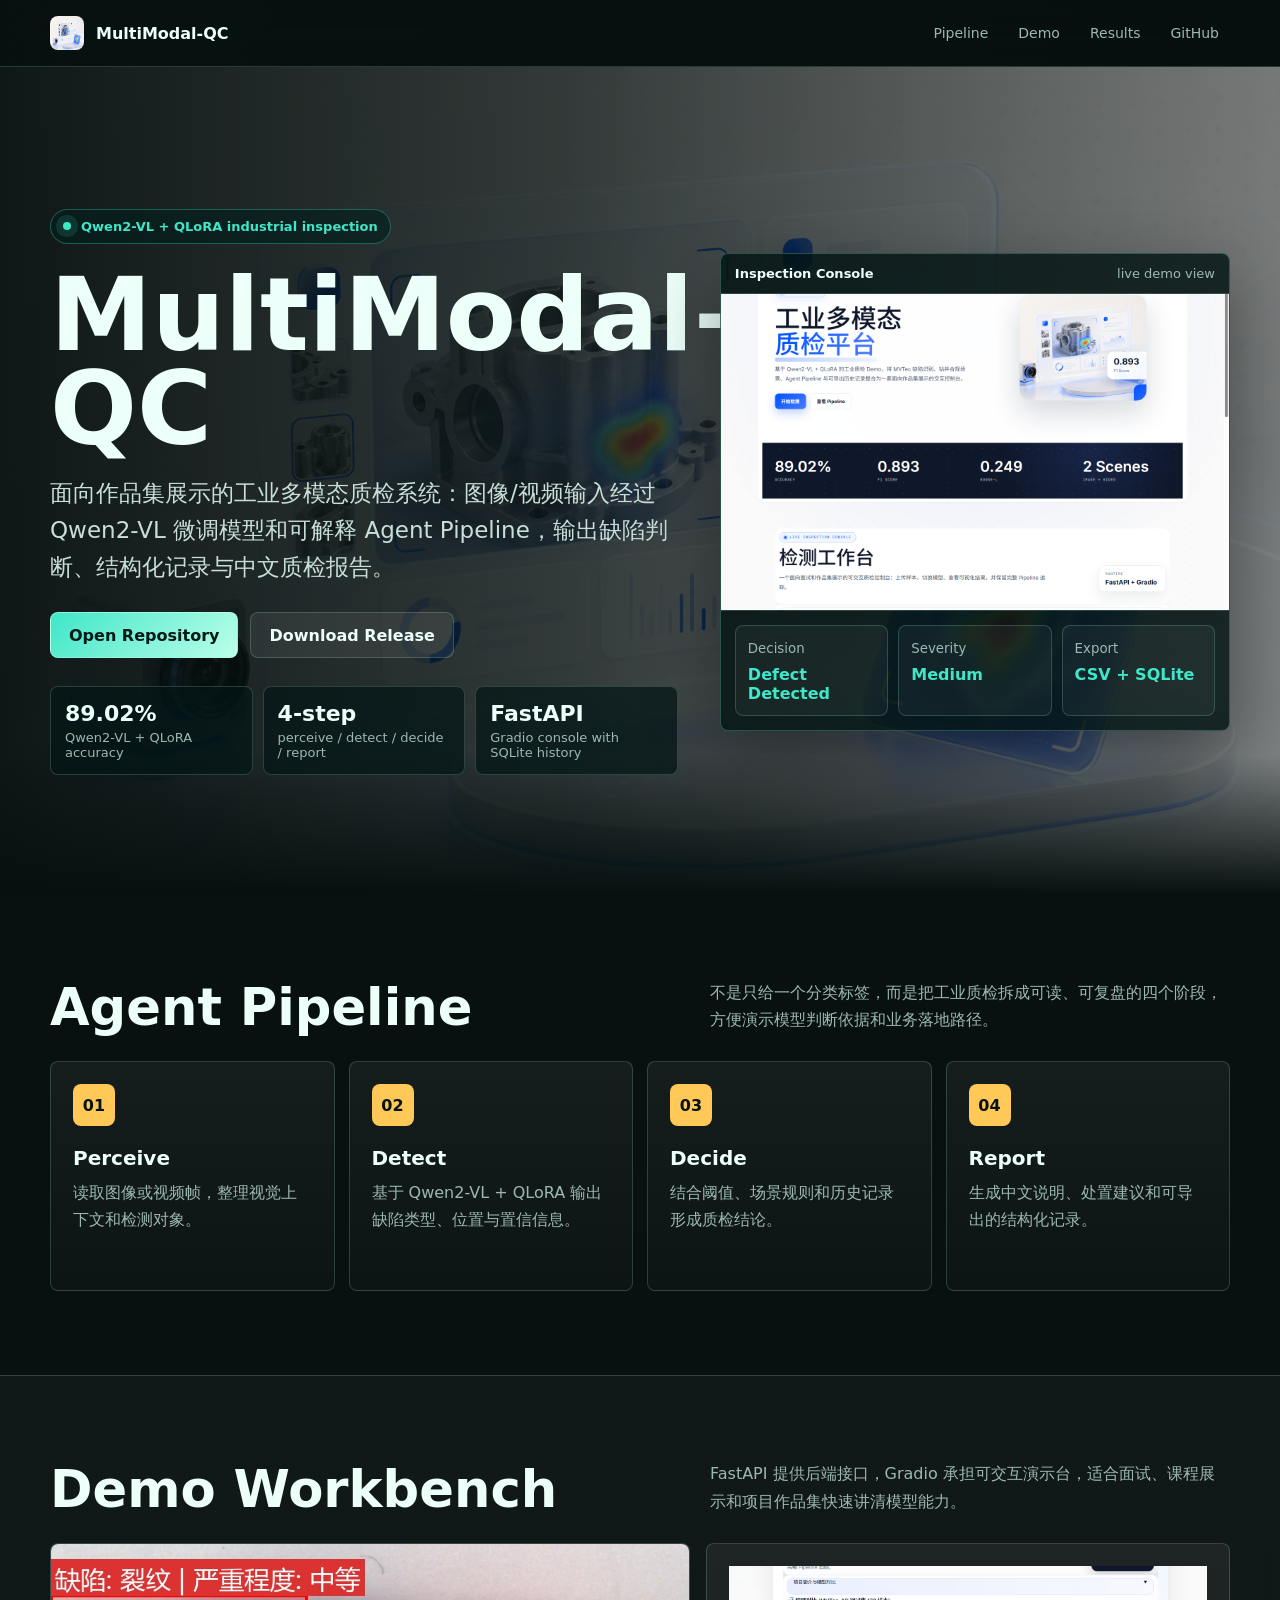
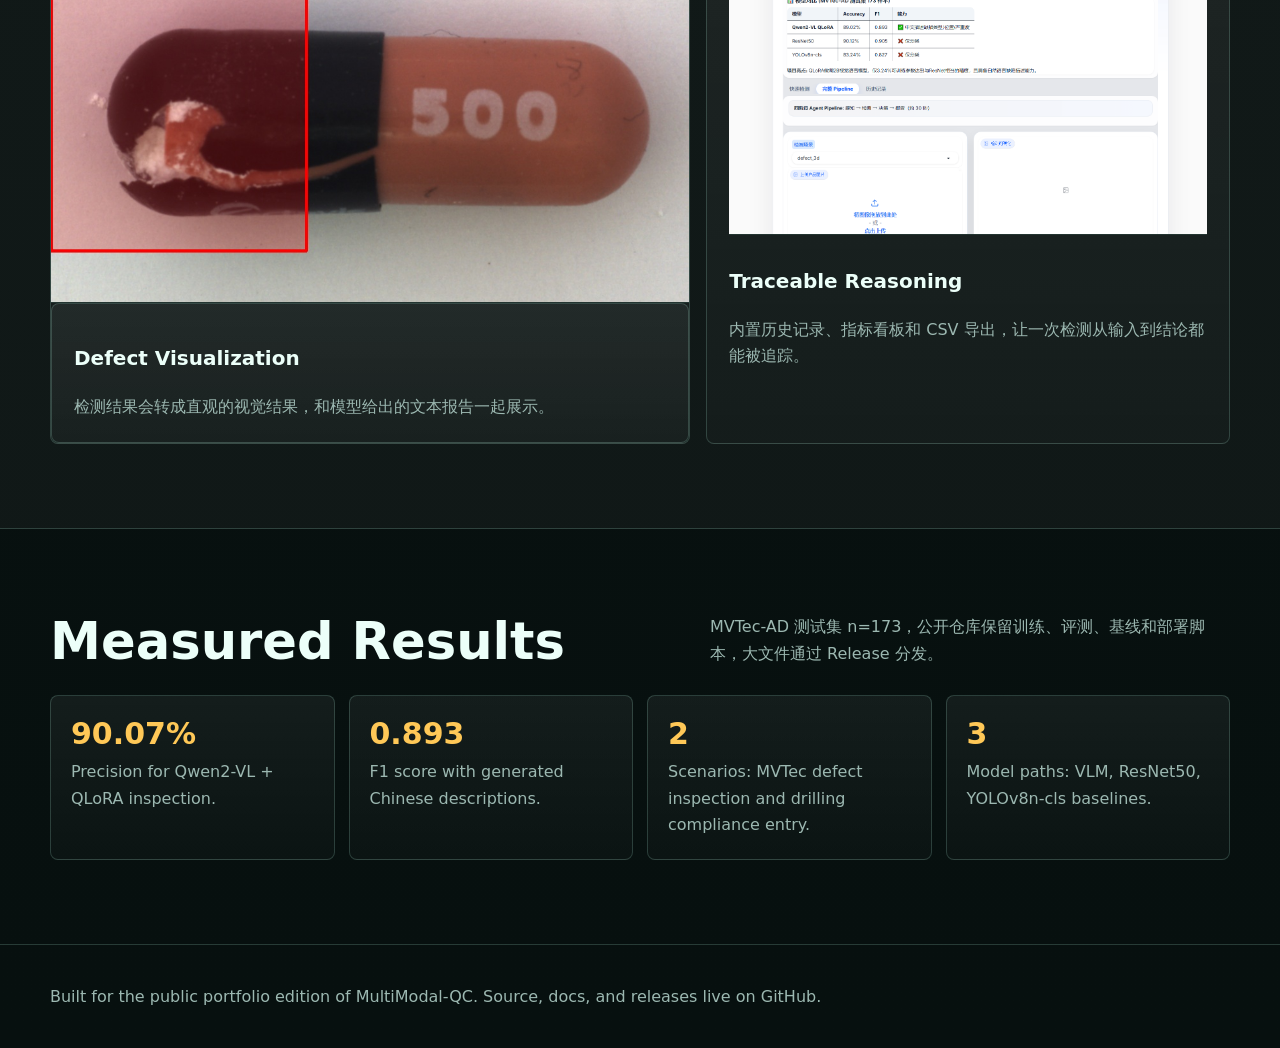
==== docs/index.html @ 49934f00 "Fix mobile hero text wrapping" ====
<!doctype html>
<html lang="zh-CN">
<head>
  <meta charset="utf-8" />
  <meta name="viewport" content="width=device-width, initial-scale=1" />
  <title>MultiModal-QC | Industrial Multimodal Quality Control</title>
  <meta name="description" content="MultiModal-QC is an industrial multimodal quality-control demo with Qwen2-VL QLoRA, Agent Pipeline, FastAPI, and Gradio." />
  <style>
    :root {
      color-scheme: dark;
      --bg: #07100f;
      --panel: #0e1b1a;
      --panel-2: #132421;
      --text: #ecfff9;
      --muted: #9cb8b1;
      --line: rgba(183, 255, 229, 0.18);
      --aqua: #40e6c8;
      --amber: #ffc857;
      --red: #ff6b63;
      --steel: #8aa8bc;
      --shadow: 0 24px 70px rgba(0, 0, 0, 0.38);
    }

    * { box-sizing: border-box; }

    html { scroll-behavior: smooth; }

    body {
      margin: 0;
      font-family: Inter, ui-sans-serif, system-ui, -apple-system, BlinkMacSystemFont, "Segoe UI", sans-serif;
      background:
        linear-gradient(180deg, rgba(9, 18, 17, 0.86), rgba(7, 16, 15, 0.96)),
        radial-gradient(circle at 12% 0%, rgba(64, 230, 200, 0.18), transparent 34%),
        var(--bg);
      color: var(--text);
      letter-spacing: 0;
      overflow-x: hidden;
    }

    a { color: inherit; text-decoration: none; }

    img { max-width: 100%; display: block; }

    .wrap { width: min(1180px, calc(100% - 36px)); margin: 0 auto; }

    .nav {
      position: sticky;
      top: 0;
      z-index: 20;
      border-bottom: 1px solid var(--line);
      backdrop-filter: blur(18px);
      background: rgba(7, 16, 15, 0.72);
    }

    .nav-inner {
      height: 66px;
      display: flex;
      align-items: center;
      justify-content: space-between;
      gap: 18px;
    }

    .brand {
      display: flex;
      align-items: center;
      gap: 12px;
      min-width: 0;
      font-weight: 800;
    }

    .brand img {
      width: 34px;
      height: 34px;
      border-radius: 8px;
      background: #001615;
    }

    .brand span { white-space: nowrap; overflow: hidden; text-overflow: ellipsis; }

    .nav-links {
      display: flex;
      align-items: center;
      gap: 8px;
      color: var(--muted);
      font-size: 14px;
    }

    .nav-links a {
      padding: 9px 11px;
      border-radius: 8px;
    }

    .nav-links a:hover { background: rgba(255, 255, 255, 0.06); color: var(--text); }

    .hero {
      min-height: 92vh;
      display: grid;
      align-items: center;
      padding: 56px 0 34px;
      position: relative;
      overflow: hidden;
    }

    .hero::before {
      content: "";
      position: absolute;
      inset: 0;
      background:
        linear-gradient(90deg, rgba(7, 16, 15, 0.96) 0%, rgba(7, 16, 15, 0.78) 44%, rgba(7, 16, 15, 0.42) 100%),
        url("assets/demo/hero-qc.png") center right / cover no-repeat;
      opacity: 0.84;
    }

    .hero::after {
      content: "";
      position: absolute;
      inset: auto 0 0;
      height: 140px;
      background: linear-gradient(180deg, transparent, var(--bg));
    }

    .hero-grid {
      position: relative;
      z-index: 1;
      display: grid;
      grid-template-columns: minmax(0, 0.96fr) minmax(360px, 0.78fr);
      gap: 42px;
      align-items: center;
    }

    .hero-grid > * { min-width: 0; }

    .eyebrow {
      display: inline-flex;
      align-items: center;
      gap: 10px;
      color: var(--aqua);
      border: 1px solid rgba(64, 230, 200, 0.32);
      background: rgba(3, 31, 29, 0.64);
      padding: 8px 12px;
      border-radius: 999px;
      font-size: 13px;
      font-weight: 700;
      max-width: 100%;
      line-height: 1.35;
      flex-wrap: wrap;
    }

    .pulse {
      width: 8px;
      height: 8px;
      border-radius: 50%;
      background: var(--aqua);
      box-shadow: 0 0 0 7px rgba(64, 230, 200, 0.12);
    }

    h1 {
      margin: 24px 0 18px;
      max-width: 780px;
      font-size: clamp(46px, 8vw, 104px);
      line-height: 0.92;
      letter-spacing: 0;
    }

    .lead {
      max-width: 680px;
      color: #c8ded8;
      font-size: clamp(18px, 2vw, 23px);
      line-height: 1.62;
      margin: 0 0 26px;
      overflow-wrap: anywhere;
    }

    .hero-actions { display: flex; flex-wrap: wrap; gap: 12px; margin-bottom: 28px; }

    .button {
      display: inline-flex;
      align-items: center;
      justify-content: center;
      min-height: 46px;
      padding: 0 18px;
      border-radius: 8px;
      border: 1px solid var(--line);
      background: rgba(255, 255, 255, 0.07);
      font-weight: 800;
    }

    .button.primary {
      color: #001b17;
      background: linear-gradient(135deg, var(--aqua), #bbffe9);
      border-color: rgba(187, 255, 233, 0.5);
    }

    .stats {
      display: grid;
      grid-template-columns: repeat(3, minmax(0, 1fr));
      gap: 10px;
      max-width: 690px;
    }

    .stat {
      border: 1px solid var(--line);
      background: rgba(4, 22, 21, 0.72);
      border-radius: 8px;
      padding: 14px;
    }

    .stat strong { display: block; font-size: 22px; color: var(--text); }

    .stat span { display: block; margin-top: 4px; color: var(--muted); font-size: 13px; }

    .console {
      border: 1px solid rgba(137, 255, 220, 0.24);
      border-radius: 8px;
      background: rgba(3, 20, 19, 0.82);
      box-shadow: var(--shadow);
      overflow: hidden;
      min-width: 0;
    }

    .console-head {
      display: flex;
      justify-content: space-between;
      align-items: center;
      gap: 12px;
      padding: 12px 14px;
      border-bottom: 1px solid var(--line);
      color: var(--muted);
      font-size: 13px;
      flex-wrap: wrap;
    }

    .console-head b { color: var(--text); }

    .console img {
      width: 100%;
      aspect-ratio: 16 / 10;
      object-fit: cover;
      border-bottom: 1px solid var(--line);
    }

    .inspect-row {
      display: grid;
      grid-template-columns: repeat(3, minmax(0, 1fr));
      gap: 10px;
      padding: 14px;
    }

    .chip {
      min-height: 74px;
      border: 1px solid var(--line);
      border-radius: 8px;
      background: rgba(255, 255, 255, 0.045);
      padding: 12px;
    }

    .chip small { color: var(--muted); }

    .chip b { display: block; margin-top: 8px; color: var(--aqua); }

    section { padding: 84px 0; }

    .section-head {
      display: flex;
      justify-content: space-between;
      align-items: end;
      gap: 28px;
      margin-bottom: 28px;
    }

    h2 {
      margin: 0;
      font-size: clamp(30px, 4vw, 54px);
      line-height: 1;
      letter-spacing: 0;
    }

    .section-head p {
      margin: 0;
      max-width: 520px;
      color: var(--muted);
      line-height: 1.7;
    }

    .workflow {
      display: grid;
      grid-template-columns: repeat(4, minmax(0, 1fr));
      gap: 14px;
    }

    .step, .shot, .metric {
      border: 1px solid var(--line);
      border-radius: 8px;
      background: linear-gradient(180deg, rgba(255, 255, 255, 0.055), rgba(255, 255, 255, 0.02));
      overflow: hidden;
    }

    .step { padding: 22px; min-height: 230px; }

    .step .num {
      width: 42px;
      height: 42px;
      display: grid;
      place-items: center;
      border-radius: 8px;
      color: #061311;
      background: var(--amber);
      font-weight: 900;
    }

    .step h3, .shot h3 { margin: 20px 0 10px; font-size: 20px; }

    .step p, .shot p, .metric p { color: var(--muted); line-height: 1.65; margin: 0; }

    .shots {
      display: grid;
      grid-template-columns: 1.1fr 0.9fr;
      gap: 16px;
      align-items: stretch;
    }

    .shot img {
      width: 100%;
      aspect-ratio: 16 / 9;
      object-fit: cover;
      border-bottom: 1px solid var(--line);
      background: #020908;
    }

    .shot.pad { padding: 22px; display: grid; gap: 14px; align-content: start; }

    .metrics {
      display: grid;
      grid-template-columns: repeat(4, minmax(0, 1fr));
      gap: 14px;
    }

    .metric { padding: 20px; }

    .metric b {
      display: block;
      color: var(--amber);
      font-size: 30px;
      margin-bottom: 8px;
    }

    .band {
      border-top: 1px solid var(--line);
      border-bottom: 1px solid var(--line);
      background: rgba(255, 255, 255, 0.035);
    }

    footer {
      padding: 42px 0;
      color: var(--muted);
      border-top: 1px solid var(--line);
    }

    @media (max-width: 900px) {
      .hero { min-height: auto; }
      .hero-grid, .shots { grid-template-columns: 1fr; }
      .workflow, .metrics { grid-template-columns: repeat(2, minmax(0, 1fr)); }
      .nav-links { display: none; }
      .console { max-width: 620px; }
      .section-head { display: block; }
      .section-head p { margin-top: 14px; }
    }

    @media (max-width: 560px) {
      .wrap { width: min(100% - 24px, 1180px); }
      .hero { padding-top: 38px; }
      h1 { font-size: 42px; }
      .console-head span { display: none; }
      .stats, .inspect-row, .workflow, .metrics { grid-template-columns: 1fr; }
      .hero-actions .button { width: 100%; }
      section { padding: 58px 0; }
    }
  </style>
</head>
<body>
  <nav class="nav">
    <div class="wrap nav-inner">
      <a class="brand" href="#">
        <img src="assets/demo/hero-qc.png" alt="" />
        <span>MultiModal-QC</span>
      </a>
      <div class="nav-links">
        <a href="#pipeline">Pipeline</a>
        <a href="#demo">Demo</a>
        <a href="#results">Results</a>
        <a href="https://github.com/Iroha-P/MultiModal-QC">GitHub</a>
      </div>
    </div>
  </nav>

  <header class="hero">
    <div class="wrap hero-grid">
      <div>
        <span class="eyebrow"><i class="pulse"></i> Qwen2-VL + QLoRA industrial inspection</span>
        <h1>MultiModal-QC</h1>
        <p class="lead">面向作品集展示的工业多模态质检系统：图像/视频输入经过 Qwen2-VL 微调模型和可解释 Agent Pipeline，输出缺陷判断、结构化记录与中文质检报告。</p>
        <div class="hero-actions">
          <a class="button primary" href="https://github.com/Iroha-P/MultiModal-QC">Open Repository</a>
          <a class="button" href="https://github.com/Iroha-P/MultiModal-QC/releases">Download Release</a>
        </div>
        <div class="stats" aria-label="project highlights">
          <div class="stat"><strong>89.02%</strong><span>Qwen2-VL + QLoRA accuracy</span></div>
          <div class="stat"><strong>4-step</strong><span>perceive / detect / decide / report</span></div>
          <div class="stat"><strong>FastAPI</strong><span>Gradio console with SQLite history</span></div>
        </div>
      </div>
      <aside class="console" aria-label="inspection console preview">
        <div class="console-head"><b>Inspection Console</b><span>live demo view</span></div>
        <img src="assets/demo-gradio-inspect.png" alt="MultiModal-QC Gradio inspection console" />
        <div class="inspect-row">
          <div class="chip"><small>Decision</small><b>Defect Detected</b></div>
          <div class="chip"><small>Severity</small><b>Medium</b></div>
          <div class="chip"><small>Export</small><b>CSV + SQLite</b></div>
        </div>
      </aside>
    </div>
  </header>

  <main>
    <section id="pipeline">
      <div class="wrap">
        <div class="section-head">
          <h2>Agent Pipeline</h2>
          <p>不是只给一个分类标签，而是把工业质检拆成可读、可复盘的四个阶段，方便演示模型判断依据和业务落地路径。</p>
        </div>
        <div class="workflow">
          <article class="step"><div class="num">01</div><h3>Perceive</h3><p>读取图像或视频帧，整理视觉上下文和检测对象。</p></article>
          <article class="step"><div class="num">02</div><h3>Detect</h3><p>基于 Qwen2-VL + QLoRA 输出缺陷类型、位置与置信信息。</p></article>
          <article class="step"><div class="num">03</div><h3>Decide</h3><p>结合阈值、场景规则和历史记录形成质检结论。</p></article>
          <article class="step"><div class="num">04</div><h3>Report</h3><p>生成中文说明、处置建议和可导出的结构化记录。</p></article>
        </div>
      </div>
    </section>

    <section id="demo" class="band">
      <div class="wrap">
        <div class="section-head">
          <h2>Demo Workbench</h2>
          <p>FastAPI 提供后端接口，Gradio 承担可交互演示台，适合面试、课程展示和项目作品集快速讲清模型能力。</p>
        </div>
        <div class="shots">
          <article class="shot">
            <img src="assets/demo-defect-vis.jpg" alt="defect visualization result" />
            <div class="shot pad"><h3>Defect Visualization</h3><p>检测结果会转成直观的视觉结果，和模型给出的文本报告一起展示。</p></div>
          </article>
          <div class="shot pad">
            <img src="assets/demo-pipeline.png" alt="agent pipeline diagram" />
            <h3>Traceable Reasoning</h3>
            <p>内置历史记录、指标看板和 CSV 导出，让一次检测从输入到结论都能被追踪。</p>
          </div>
        </div>
      </div>
    </section>

    <section id="results">
      <div class="wrap">
        <div class="section-head">
          <h2>Measured Results</h2>
          <p>MVTec-AD 测试集 n=173，公开仓库保留训练、评测、基线和部署脚本，大文件通过 Release 分发。</p>
        </div>
        <div class="metrics">
          <article class="metric"><b>90.07%</b><p>Precision for Qwen2-VL + QLoRA inspection.</p></article>
          <article class="metric"><b>0.893</b><p>F1 score with generated Chinese descriptions.</p></article>
          <article class="metric"><b>2</b><p>Scenarios: MVTec defect inspection and drilling compliance entry.</p></article>
          <article class="metric"><b>3</b><p>Model paths: VLM, ResNet50, YOLOv8n-cls baselines.</p></article>
        </div>
      </div>
    </section>
  </main>

  <footer>
    <div class="wrap">Built for the public portfolio edition of MultiModal-QC. Source, docs, and releases live on GitHub.</div>
  </footer>
</body>
</html>
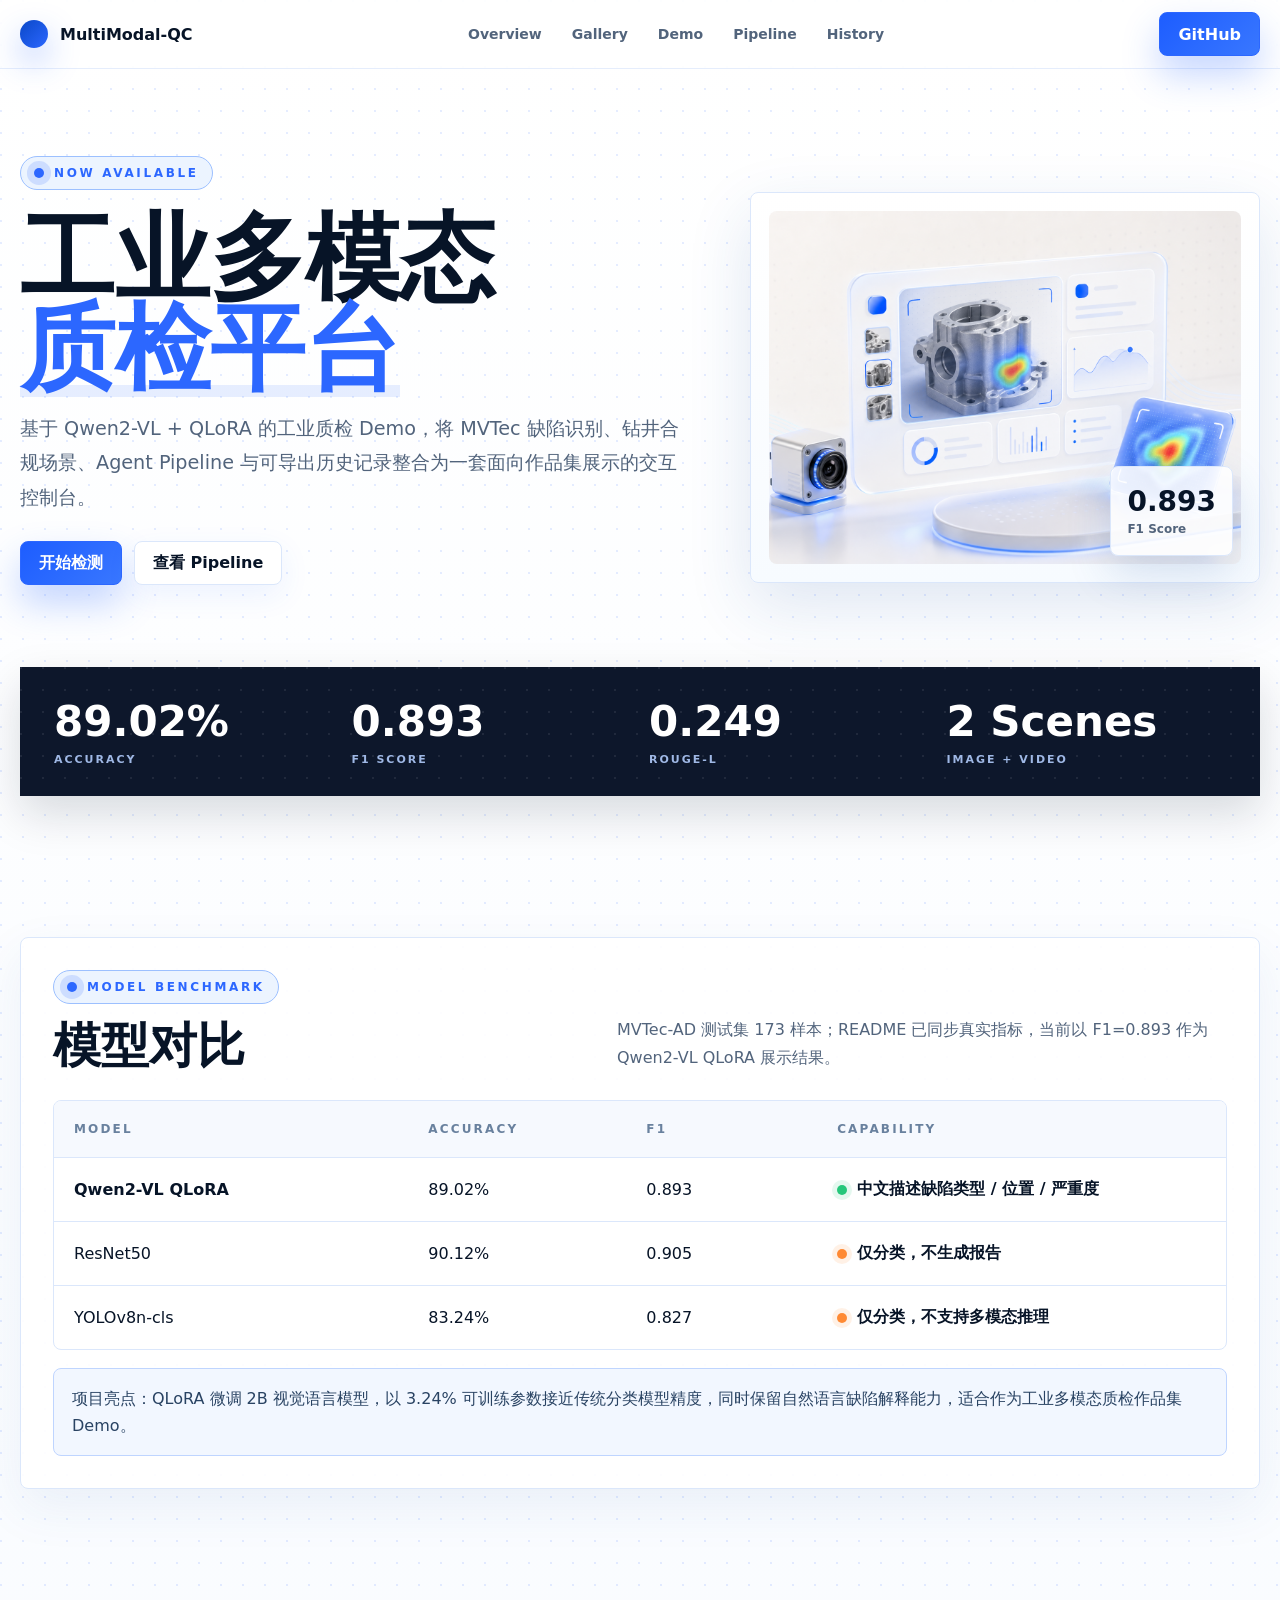
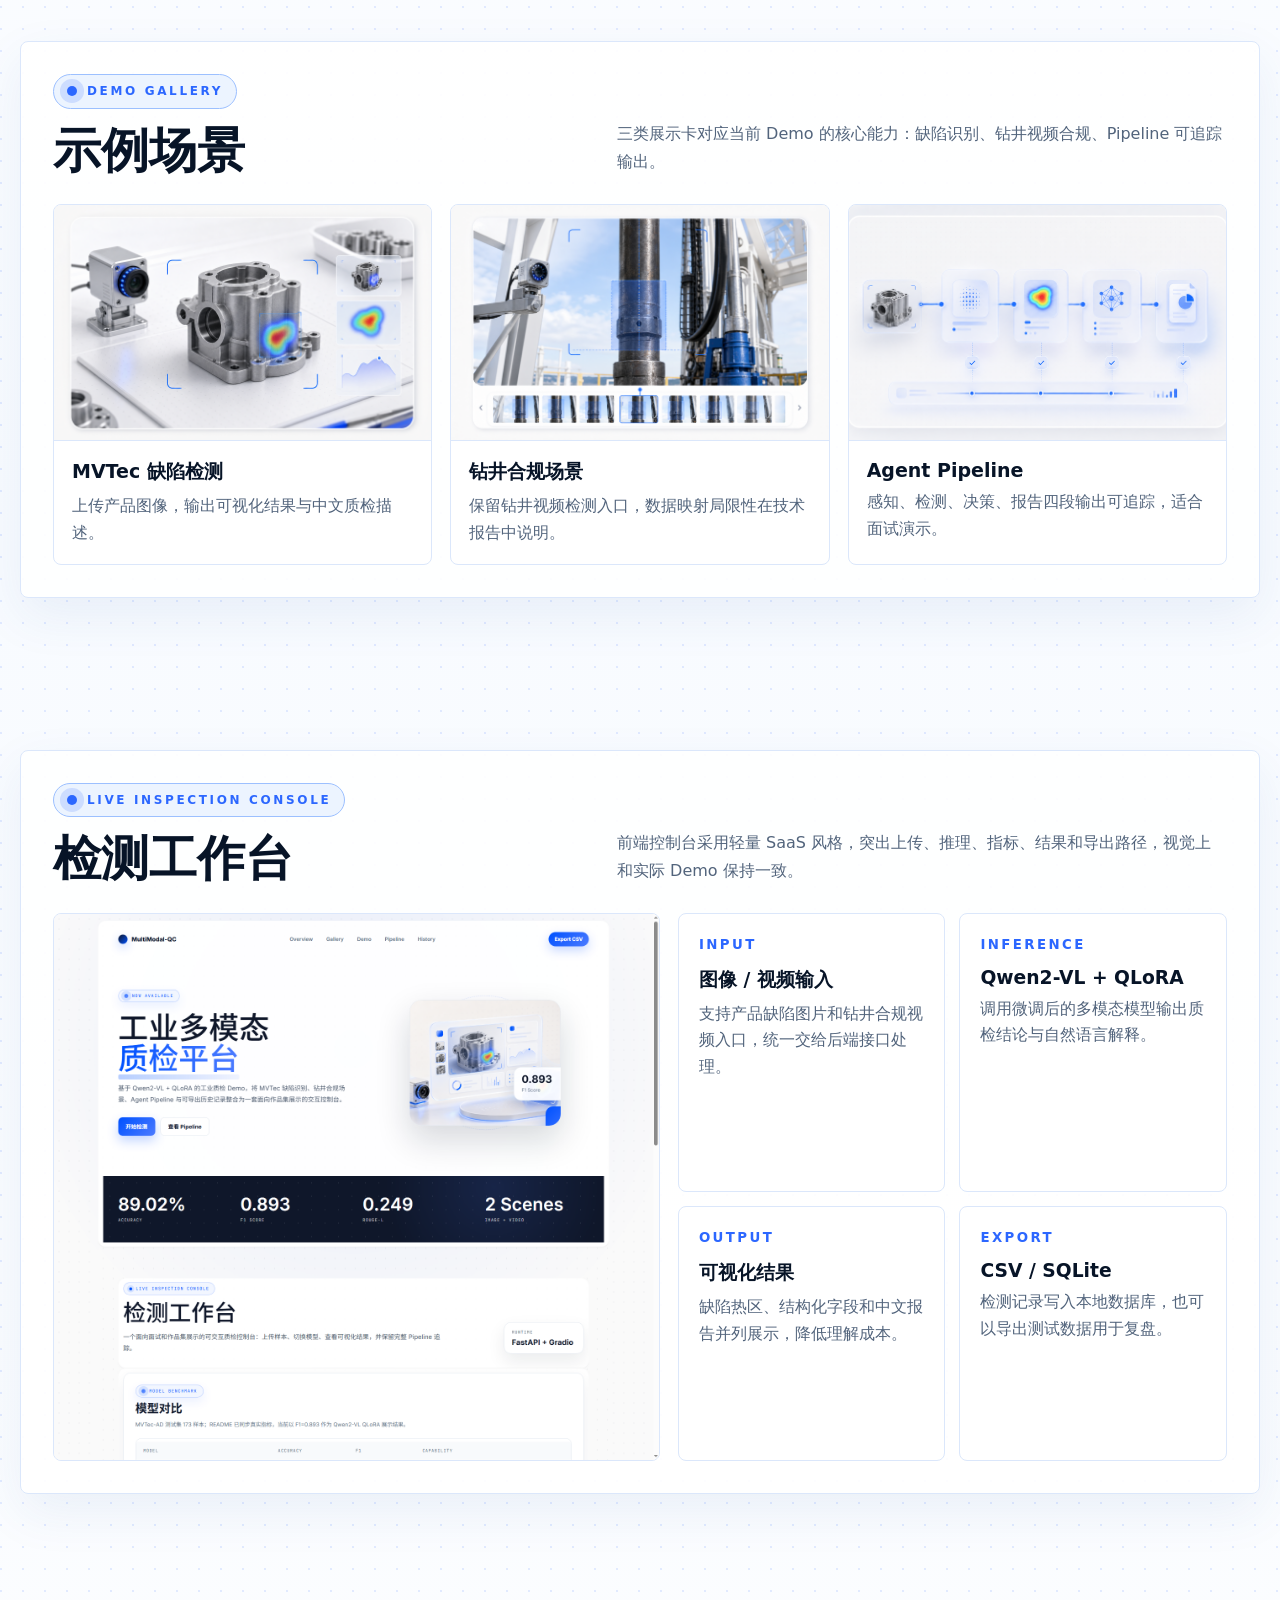
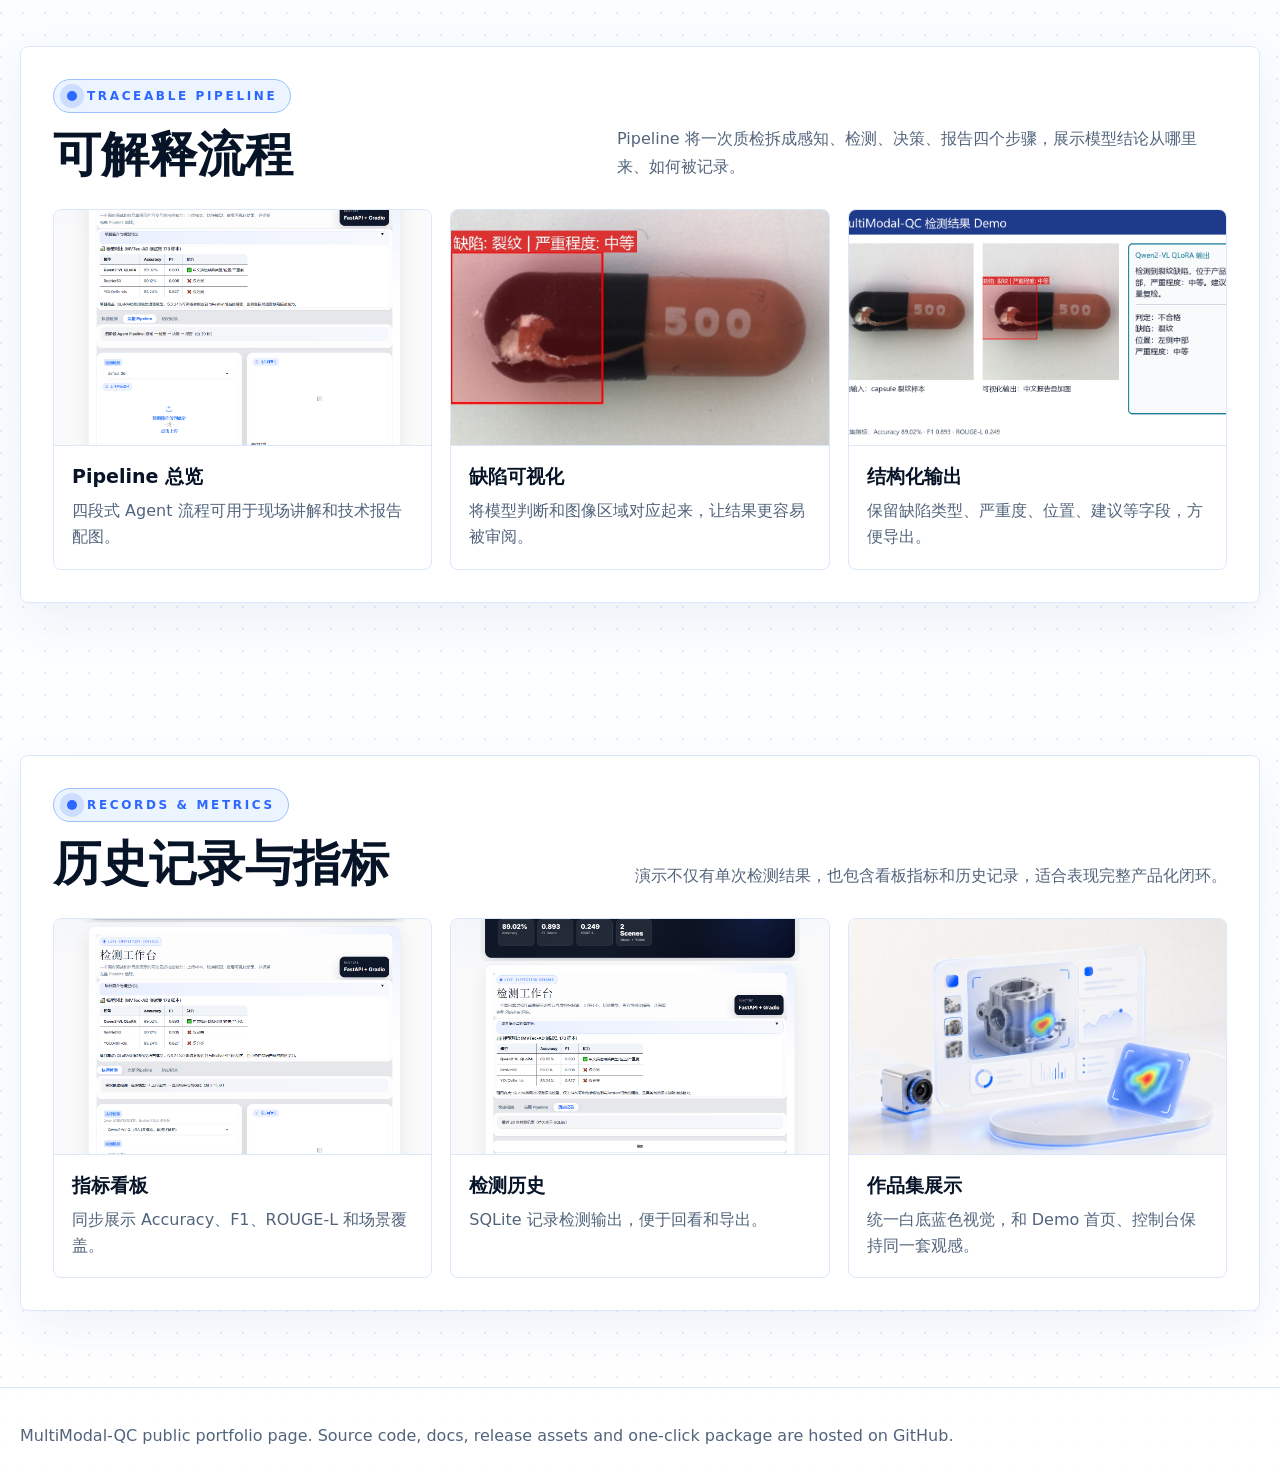
==== commit 0bd5e1ac: "Refresh promotional page to match demo style" ====
--- a/docs/index.html
+++ b/docs/index.html
@@ -3,22 +3,23 @@
 <head>
   <meta charset="utf-8" />
   <meta name="viewport" content="width=device-width, initial-scale=1" />
-  <title>MultiModal-QC | Industrial Multimodal Quality Control</title>
-  <meta name="description" content="MultiModal-QC is an industrial multimodal quality-control demo with Qwen2-VL QLoRA, Agent Pipeline, FastAPI, and Gradio." />
+  <title>MultiModal-QC | 工业多模态质检平台</title>
+  <meta name="description" content="基于 Qwen2-VL + QLoRA 的工业多模态质检 Demo，支持缺陷识别、钻井合规场景、Agent Pipeline 和历史记录导出。" />
   <style>
     :root {
-      color-scheme: dark;
-      --bg: #07100f;
-      --panel: #0e1b1a;
-      --panel-2: #132421;
-      --text: #ecfff9;
-      --muted: #9cb8b1;
-      --line: rgba(183, 255, 229, 0.18);
-      --aqua: #40e6c8;
-      --amber: #ffc857;
-      --red: #ff6b63;
-      --steel: #8aa8bc;
-      --shadow: 0 24px 70px rgba(0, 0, 0, 0.38);
+      color-scheme: light;
+      --bg: #f8fbff;
+      --ink: #071427;
+      --muted: #52647c;
+      --line: #dbe7fb;
+      --blue: #2c67ff;
+      --blue-2: #75a7ff;
+      --green: #26c77b;
+      --orange: #ff8a34;
+      --panel: rgba(255, 255, 255, 0.92);
+      --soft: #eef5ff;
+      --dark: #0d172b;
+      --shadow: 0 22px 64px rgba(37, 86, 166, 0.14);
     }
 
     * { box-sizing: border-box; }
@@ -27,33 +28,31 @@
 
     body {
       margin: 0;
+      color: var(--ink);
       font-family: Inter, ui-sans-serif, system-ui, -apple-system, BlinkMacSystemFont, "Segoe UI", sans-serif;
-      background:
-        linear-gradient(180deg, rgba(9, 18, 17, 0.86), rgba(7, 16, 15, 0.96)),
-        radial-gradient(circle at 12% 0%, rgba(64, 230, 200, 0.18), transparent 34%),
-        var(--bg);
-      color: var(--text);
       letter-spacing: 0;
       overflow-x: hidden;
+      background:
+        radial-gradient(circle at 1px 1px, rgba(44, 103, 255, 0.12) 1px, transparent 0) 0 0 / 22px 22px,
+        linear-gradient(180deg, #ffffff 0%, var(--bg) 46%, #ffffff 100%);
     }
 
     a { color: inherit; text-decoration: none; }
-
-    img { max-width: 100%; display: block; }
-
-    .wrap { width: min(1180px, calc(100% - 36px)); margin: 0 auto; }
+    img { display: block; max-width: 100%; }
+
+    .shell { width: min(1240px, calc(100% - 36px)); margin: 0 auto; }
 
     .nav {
       position: sticky;
       top: 0;
-      z-index: 20;
-      border-bottom: 1px solid var(--line);
+      z-index: 10;
+      border-bottom: 1px solid rgba(219, 231, 251, 0.72);
+      background: rgba(255, 255, 255, 0.82);
       backdrop-filter: blur(18px);
-      background: rgba(7, 16, 15, 0.72);
     }
 
     .nav-inner {
-      height: 66px;
+      height: 68px;
       display: flex;
       align-items: center;
       justify-content: space-between;
@@ -61,420 +60,556 @@
     }
 
     .brand {
+      display: inline-flex;
+      align-items: center;
+      gap: 12px;
+      font-weight: 900;
+      min-width: 0;
+    }
+
+    .logo {
+      width: 28px;
+      height: 28px;
+      border-radius: 50%;
+      background: linear-gradient(135deg, #0a48c8, var(--blue));
+      box-shadow: 0 14px 32px rgba(44, 103, 255, 0.35);
+      flex: 0 0 auto;
+    }
+
+    .links {
       display: flex;
       align-items: center;
-      gap: 12px;
-      min-width: 0;
-      font-weight: 800;
-    }
-
-    .brand img {
-      width: 34px;
-      height: 34px;
-      border-radius: 8px;
-      background: #001615;
-    }
-
-    .brand span { white-space: nowrap; overflow: hidden; text-overflow: ellipsis; }
-
-    .nav-links {
-      display: flex;
-      align-items: center;
-      gap: 8px;
+      gap: 10px;
       color: var(--muted);
       font-size: 14px;
-    }
-
-    .nav-links a {
-      padding: 9px 11px;
-      border-radius: 8px;
-    }
-
-    .nav-links a:hover { background: rgba(255, 255, 255, 0.06); color: var(--text); }
+      font-weight: 700;
+    }
+
+    .links a { padding: 9px 10px; border-radius: 8px; }
+    .links a:hover { background: var(--soft); color: var(--blue); }
+
+    .button {
+      min-height: 44px;
+      display: inline-flex;
+      align-items: center;
+      justify-content: center;
+      padding: 0 18px;
+      border-radius: 8px;
+      border: 1px solid var(--line);
+      background: #fff;
+      color: var(--ink);
+      font-weight: 900;
+      box-shadow: 0 10px 30px rgba(44, 103, 255, 0.08);
+    }
+
+    .button.primary {
+      color: #fff;
+      border-color: var(--blue);
+      background: linear-gradient(135deg, #1d5dff, #3977ff);
+      box-shadow: 0 18px 36px rgba(44, 103, 255, 0.28);
+    }
 
     .hero {
-      min-height: 92vh;
-      display: grid;
-      align-items: center;
-      padding: 56px 0 34px;
-      position: relative;
-      overflow: hidden;
-    }
-
-    .hero::before {
+      min-height: 88vh;
+      display: grid;
+      align-items: center;
+      padding: 64px 0 42px;
+    }
+
+    .hero-grid {
+      display: grid;
+      grid-template-columns: minmax(0, 0.95fr) minmax(360px, 0.72fr);
+      gap: 58px;
+      align-items: center;
+    }
+
+    .hero-grid > * { min-width: 0; }
+
+    .tag {
+      display: inline-flex;
+      align-items: center;
+      gap: 10px;
+      max-width: 100%;
+      padding: 8px 13px;
+      border: 1px solid #9cc0ff;
+      border-radius: 999px;
+      color: var(--blue);
+      background: rgba(234, 243, 255, 0.9);
+      font-size: 12px;
+      font-weight: 900;
+      letter-spacing: 0.22em;
+      text-transform: uppercase;
+      line-height: 1.35;
+    }
+
+    .tag::before {
       content: "";
-      position: absolute;
-      inset: 0;
-      background:
-        linear-gradient(90deg, rgba(7, 16, 15, 0.96) 0%, rgba(7, 16, 15, 0.78) 44%, rgba(7, 16, 15, 0.42) 100%),
-        url("assets/demo/hero-qc.png") center right / cover no-repeat;
-      opacity: 0.84;
-    }
-
-    .hero::after {
-      content: "";
-      position: absolute;
-      inset: auto 0 0;
-      height: 140px;
-      background: linear-gradient(180deg, transparent, var(--bg));
-    }
-
-    .hero-grid {
-      position: relative;
-      z-index: 1;
-      display: grid;
-      grid-template-columns: minmax(0, 0.96fr) minmax(360px, 0.78fr);
-      gap: 42px;
-      align-items: center;
-    }
-
-    .hero-grid > * { min-width: 0; }
-
-    .eyebrow {
-      display: inline-flex;
-      align-items: center;
-      gap: 10px;
-      color: var(--aqua);
-      border: 1px solid rgba(64, 230, 200, 0.32);
-      background: rgba(3, 31, 29, 0.64);
-      padding: 8px 12px;
-      border-radius: 999px;
-      font-size: 13px;
-      font-weight: 700;
-      max-width: 100%;
-      line-height: 1.35;
-      flex-wrap: wrap;
-    }
-
-    .pulse {
-      width: 8px;
-      height: 8px;
+      width: 10px;
+      height: 10px;
       border-radius: 50%;
-      background: var(--aqua);
-      box-shadow: 0 0 0 7px rgba(64, 230, 200, 0.12);
+      background: var(--blue);
+      box-shadow: 0 0 0 7px rgba(44, 103, 255, 0.16);
+      flex: 0 0 auto;
     }
 
     h1 {
       margin: 24px 0 18px;
-      max-width: 780px;
-      font-size: clamp(46px, 8vw, 104px);
-      line-height: 0.92;
+      max-width: 720px;
+      font-size: clamp(48px, 7.4vw, 104px);
+      line-height: 0.95;
       letter-spacing: 0;
     }
 
+    .blue-text {
+      color: var(--blue);
+      display: block;
+      text-decoration: underline;
+      text-decoration-thickness: 12px;
+      text-decoration-color: rgba(44, 103, 255, 0.11);
+      text-underline-offset: 4px;
+    }
+
     .lead {
-      max-width: 680px;
-      color: #c8ded8;
-      font-size: clamp(18px, 2vw, 23px);
-      line-height: 1.62;
+      max-width: 710px;
       margin: 0 0 26px;
-      overflow-wrap: anywhere;
-    }
-
-    .hero-actions { display: flex; flex-wrap: wrap; gap: 12px; margin-bottom: 28px; }
-
-    .button {
+      color: var(--muted);
+      font-size: clamp(17px, 1.5vw, 20px);
+      line-height: 1.8;
+    }
+
+    .actions { display: flex; flex-wrap: wrap; gap: 12px; margin-bottom: 34px; }
+
+    .hero-art {
+      position: relative;
+      padding: 18px;
+      border-radius: 8px;
+      border: 1px solid var(--line);
+      background: linear-gradient(180deg, #ffffff, #f7fbff);
+      box-shadow: var(--shadow);
+    }
+
+    .hero-art img {
+      width: 100%;
+      aspect-ratio: 4 / 3;
+      object-fit: cover;
+      border-radius: 8px;
+    }
+
+    .score {
+      position: absolute;
+      right: 26px;
+      bottom: 26px;
+      min-width: 112px;
+      padding: 18px 16px;
+      border-radius: 8px;
+      border: 1px solid var(--line);
+      background: rgba(255, 255, 255, 0.88);
+      box-shadow: 0 16px 44px rgba(37, 86, 166, 0.18);
+    }
+
+    .score b { display: block; font-size: 28px; }
+    .score span { color: var(--muted); font-size: 12px; font-weight: 800; }
+
+    .metric-band {
+      margin-top: 48px;
+      padding: 30px 34px;
+      border-radius: 0;
+      background:
+        radial-gradient(circle at 1px 1px, rgba(255, 255, 255, 0.08) 1px, transparent 0) 0 0 / 22px 22px,
+        var(--dark);
+      color: #fff;
+      display: grid;
+      grid-template-columns: repeat(4, minmax(0, 1fr));
+      gap: 18px;
+      box-shadow: 0 18px 42px rgba(10, 22, 43, 0.15);
+    }
+
+    .metric-band strong { display: block; font-size: clamp(28px, 3.4vw, 42px); }
+    .metric-band span {
+      display: block;
+      margin-top: 7px;
+      color: #9fb8e5;
+      font-size: 11px;
+      font-weight: 900;
+      letter-spacing: 0.18em;
+      text-transform: uppercase;
+    }
+
+    section { padding: 76px 0; }
+
+    .panel {
+      border: 1px solid var(--line);
+      border-radius: 8px;
+      background: var(--panel);
+      box-shadow: 0 18px 50px rgba(37, 86, 166, 0.08);
+      padding: 32px;
+    }
+
+    .section-head {
+      display: flex;
+      align-items: end;
+      justify-content: space-between;
+      gap: 28px;
+      margin-bottom: 28px;
+    }
+
+    h2 {
+      margin: 16px 0 0;
+      font-size: clamp(30px, 4vw, 48px);
+      line-height: 1.08;
+      letter-spacing: 0;
+    }
+
+    .section-head p {
+      max-width: 610px;
+      margin: 0;
+      color: var(--muted);
+      line-height: 1.75;
+    }
+
+    .table {
+      overflow: hidden;
+      border: 1px solid var(--line);
+      border-radius: 8px;
+      background: #fff;
+    }
+
+    .row {
+      display: grid;
+      grid-template-columns: 1.3fr 0.8fr 0.7fr 1.5fr;
+      align-items: center;
+      min-height: 64px;
+      border-top: 1px solid var(--line);
+    }
+
+    .row:first-child { border-top: 0; }
+    .row.header { min-height: 56px; background: #f6f9fe; color: #69819e; font-size: 12px; font-weight: 900; letter-spacing: 0.18em; text-transform: uppercase; }
+    .cell { padding: 16px 20px; }
+    .row b { font-weight: 900; }
+
+    .status {
       display: inline-flex;
       align-items: center;
-      justify-content: center;
-      min-height: 46px;
-      padding: 0 18px;
-      border-radius: 8px;
-      border: 1px solid var(--line);
-      background: rgba(255, 255, 255, 0.07);
-      font-weight: 800;
-    }
-
-    .button.primary {
-      color: #001b17;
-      background: linear-gradient(135deg, var(--aqua), #bbffe9);
-      border-color: rgba(187, 255, 233, 0.5);
-    }
-
-    .stats {
+      gap: 10px;
+      color: var(--ink);
+      font-weight: 700;
+    }
+
+    .status::before {
+      content: "";
+      width: 10px;
+      height: 10px;
+      border-radius: 50%;
+      background: var(--green);
+      box-shadow: 0 0 0 5px rgba(38, 199, 123, 0.12);
+    }
+
+    .status.warn::before { background: var(--orange); box-shadow: 0 0 0 5px rgba(255, 138, 52, 0.12); }
+
+    .note {
+      margin-top: 18px;
+      border: 1px solid #bfd5ff;
+      border-radius: 8px;
+      background: #f2f7ff;
+      color: #294363;
+      line-height: 1.7;
+      padding: 16px 18px;
+    }
+
+    .gallery {
       display: grid;
       grid-template-columns: repeat(3, minmax(0, 1fr));
-      gap: 10px;
-      max-width: 690px;
-    }
-
-    .stat {
-      border: 1px solid var(--line);
-      background: rgba(4, 22, 21, 0.72);
-      border-radius: 8px;
-      padding: 14px;
-    }
-
-    .stat strong { display: block; font-size: 22px; color: var(--text); }
-
-    .stat span { display: block; margin-top: 4px; color: var(--muted); font-size: 13px; }
-
-    .console {
-      border: 1px solid rgba(137, 255, 220, 0.24);
-      border-radius: 8px;
-      background: rgba(3, 20, 19, 0.82);
-      box-shadow: var(--shadow);
+      gap: 18px;
+    }
+
+    .card {
+      border: 1px solid var(--line);
+      border-radius: 8px;
       overflow: hidden;
-      min-width: 0;
-    }
-
-    .console-head {
-      display: flex;
-      justify-content: space-between;
-      align-items: center;
-      gap: 12px;
-      padding: 12px 14px;
-      border-bottom: 1px solid var(--line);
-      color: var(--muted);
-      font-size: 13px;
-      flex-wrap: wrap;
-    }
-
-    .console-head b { color: var(--text); }
-
-    .console img {
+      background: #fff;
+    }
+
+    .card img {
       width: 100%;
       aspect-ratio: 16 / 10;
       object-fit: cover;
       border-bottom: 1px solid var(--line);
-    }
-
-    .inspect-row {
+      background: #f7fbff;
+    }
+
+    .card-body { padding: 18px; }
+    .card h3 { margin: 0 0 8px; font-size: 19px; }
+    .card p { margin: 0; color: var(--muted); line-height: 1.65; }
+
+    .feature-grid {
+      display: grid;
+      grid-template-columns: 1.05fr 0.95fr;
+      gap: 18px;
+      align-items: stretch;
+    }
+
+    .wide-shot {
+      border: 1px solid var(--line);
+      border-radius: 8px;
+      overflow: hidden;
+      background: #fff;
+    }
+
+    .wide-shot img {
+      width: 100%;
+      height: 100%;
+      min-height: 340px;
+      object-fit: cover;
+    }
+
+    .steps {
+      display: grid;
+      grid-template-columns: repeat(2, minmax(0, 1fr));
+      gap: 14px;
+    }
+
+    .step {
+      border: 1px solid var(--line);
+      border-radius: 8px;
+      background: #fff;
+      padding: 20px;
+      min-height: 164px;
+    }
+
+    .step small {
+      color: var(--blue);
+      font-weight: 900;
+      letter-spacing: 0.18em;
+      text-transform: uppercase;
+    }
+
+    .step h3 { margin: 14px 0 8px; }
+    .step p { margin: 0; color: var(--muted); line-height: 1.65; }
+
+    .image-stack {
       display: grid;
       grid-template-columns: repeat(3, minmax(0, 1fr));
-      gap: 10px;
-      padding: 14px;
-    }
-
-    .chip {
-      min-height: 74px;
-      border: 1px solid var(--line);
-      border-radius: 8px;
-      background: rgba(255, 255, 255, 0.045);
-      padding: 12px;
-    }
-
-    .chip small { color: var(--muted); }
-
-    .chip b { display: block; margin-top: 8px; color: var(--aqua); }
-
-    section { padding: 84px 0; }
-
-    .section-head {
-      display: flex;
-      justify-content: space-between;
-      align-items: end;
-      gap: 28px;
-      margin-bottom: 28px;
-    }
-
-    h2 {
-      margin: 0;
-      font-size: clamp(30px, 4vw, 54px);
-      line-height: 1;
-      letter-spacing: 0;
-    }
-
-    .section-head p {
-      margin: 0;
-      max-width: 520px;
+      gap: 18px;
+    }
+
+    footer {
+      border-top: 1px solid var(--line);
+      padding: 38px 0;
       color: var(--muted);
-      line-height: 1.7;
-    }
-
-    .workflow {
-      display: grid;
-      grid-template-columns: repeat(4, minmax(0, 1fr));
-      gap: 14px;
-    }
-
-    .step, .shot, .metric {
-      border: 1px solid var(--line);
-      border-radius: 8px;
-      background: linear-gradient(180deg, rgba(255, 255, 255, 0.055), rgba(255, 255, 255, 0.02));
-      overflow: hidden;
-    }
-
-    .step { padding: 22px; min-height: 230px; }
-
-    .step .num {
-      width: 42px;
-      height: 42px;
-      display: grid;
-      place-items: center;
-      border-radius: 8px;
-      color: #061311;
-      background: var(--amber);
-      font-weight: 900;
-    }
-
-    .step h3, .shot h3 { margin: 20px 0 10px; font-size: 20px; }
-
-    .step p, .shot p, .metric p { color: var(--muted); line-height: 1.65; margin: 0; }
-
-    .shots {
-      display: grid;
-      grid-template-columns: 1.1fr 0.9fr;
-      gap: 16px;
-      align-items: stretch;
-    }
-
-    .shot img {
-      width: 100%;
-      aspect-ratio: 16 / 9;
-      object-fit: cover;
-      border-bottom: 1px solid var(--line);
-      background: #020908;
-    }
-
-    .shot.pad { padding: 22px; display: grid; gap: 14px; align-content: start; }
-
-    .metrics {
-      display: grid;
-      grid-template-columns: repeat(4, minmax(0, 1fr));
-      gap: 14px;
-    }
-
-    .metric { padding: 20px; }
-
-    .metric b {
-      display: block;
-      color: var(--amber);
-      font-size: 30px;
-      margin-bottom: 8px;
-    }
-
-    .band {
-      border-top: 1px solid var(--line);
-      border-bottom: 1px solid var(--line);
-      background: rgba(255, 255, 255, 0.035);
-    }
-
-    footer {
-      padding: 42px 0;
-      color: var(--muted);
-      border-top: 1px solid var(--line);
-    }
-
-    @media (max-width: 900px) {
-      .hero { min-height: auto; }
-      .hero-grid, .shots { grid-template-columns: 1fr; }
-      .workflow, .metrics { grid-template-columns: repeat(2, minmax(0, 1fr)); }
-      .nav-links { display: none; }
-      .console { max-width: 620px; }
+      background: rgba(255, 255, 255, 0.75);
+    }
+
+    @media (max-width: 980px) {
+      .hero-grid, .feature-grid { grid-template-columns: 1fr; }
+      .metric-band, .gallery, .image-stack { grid-template-columns: repeat(2, minmax(0, 1fr)); }
+      .links { display: none; }
       .section-head { display: block; }
       .section-head p { margin-top: 14px; }
     }
 
-    @media (max-width: 560px) {
-      .wrap { width: min(100% - 24px, 1180px); }
-      .hero { padding-top: 38px; }
+    @media (max-width: 620px) {
+      .shell { width: min(100% - 24px, 1240px); }
+      .hero { padding-top: 42px; }
       h1 { font-size: 42px; }
-      .console-head span { display: none; }
-      .stats, .inspect-row, .workflow, .metrics { grid-template-columns: 1fr; }
-      .hero-actions .button { width: 100%; }
-      section { padding: 58px 0; }
+      .tag { letter-spacing: 0.12em; }
+      .actions .button { width: 100%; }
+      .metric-band, .gallery, .steps, .image-stack { grid-template-columns: 1fr; }
+      .metric-band { padding: 24px; }
+      .panel { padding: 22px; }
+      .row { grid-template-columns: 1fr; gap: 0; padding: 12px 0; }
+      .row.header { display: none; }
+      .cell { padding: 8px 16px; }
+      .wide-shot img { min-height: 240px; }
+      section { padding: 52px 0; }
     }
   </style>
 </head>
 <body>
   <nav class="nav">
-    <div class="wrap nav-inner">
+    <div class="shell nav-inner">
       <a class="brand" href="#">
-        <img src="assets/demo/hero-qc.png" alt="" />
+        <span class="logo"></span>
         <span>MultiModal-QC</span>
       </a>
-      <div class="nav-links">
+      <div class="links">
+        <a href="#overview">Overview</a>
+        <a href="#gallery">Gallery</a>
+        <a href="#demo">Demo</a>
         <a href="#pipeline">Pipeline</a>
-        <a href="#demo">Demo</a>
-        <a href="#results">Results</a>
-        <a href="https://github.com/Iroha-P/MultiModal-QC">GitHub</a>
-      </div>
+        <a href="#history">History</a>
+      </div>
+      <a class="button primary" href="https://github.com/Iroha-P/MultiModal-QC">GitHub</a>
     </div>
   </nav>
 
   <header class="hero">
-    <div class="wrap hero-grid">
-      <div>
-        <span class="eyebrow"><i class="pulse"></i> Qwen2-VL + QLoRA industrial inspection</span>
-        <h1>MultiModal-QC</h1>
-        <p class="lead">面向作品集展示的工业多模态质检系统：图像/视频输入经过 Qwen2-VL 微调模型和可解释 Agent Pipeline，输出缺陷判断、结构化记录与中文质检报告。</p>
-        <div class="hero-actions">
-          <a class="button primary" href="https://github.com/Iroha-P/MultiModal-QC">Open Repository</a>
-          <a class="button" href="https://github.com/Iroha-P/MultiModal-QC/releases">Download Release</a>
-        </div>
-        <div class="stats" aria-label="project highlights">
-          <div class="stat"><strong>89.02%</strong><span>Qwen2-VL + QLoRA accuracy</span></div>
-          <div class="stat"><strong>4-step</strong><span>perceive / detect / decide / report</span></div>
-          <div class="stat"><strong>FastAPI</strong><span>Gradio console with SQLite history</span></div>
-        </div>
-      </div>
-      <aside class="console" aria-label="inspection console preview">
-        <div class="console-head"><b>Inspection Console</b><span>live demo view</span></div>
-        <img src="assets/demo-gradio-inspect.png" alt="MultiModal-QC Gradio inspection console" />
-        <div class="inspect-row">
-          <div class="chip"><small>Decision</small><b>Defect Detected</b></div>
-          <div class="chip"><small>Severity</small><b>Medium</b></div>
-          <div class="chip"><small>Export</small><b>CSV + SQLite</b></div>
-        </div>
-      </aside>
+    <div class="shell">
+      <div class="hero-grid">
+        <div>
+          <span class="tag">Now Available</span>
+          <h1>工业多模态<span class="blue-text">质检平台</span></h1>
+          <p class="lead">基于 Qwen2-VL + QLoRA 的工业质检 Demo，将 MVTec 缺陷识别、钻井合规场景、Agent Pipeline 与可导出历史记录整合为一套面向作品集展示的交互控制台。</p>
+          <div class="actions">
+            <a class="button primary" href="#demo">开始检测</a>
+            <a class="button" href="#pipeline">查看 Pipeline</a>
+          </div>
+        </div>
+        <div class="hero-art">
+          <img src="assets/demo/hero-qc.png" alt="工业质检平台首屏示意图" />
+          <div class="score"><b>0.893</b><span>F1 Score</span></div>
+        </div>
+      </div>
+      <div class="metric-band" id="overview">
+        <div><strong>89.02%</strong><span>Accuracy</span></div>
+        <div><strong>0.893</strong><span>F1 Score</span></div>
+        <div><strong>0.249</strong><span>Rouge-L</span></div>
+        <div><strong>2 Scenes</strong><span>Image + Video</span></div>
+      </div>
     </div>
   </header>
 
   <main>
+    <section>
+      <div class="shell panel">
+        <div class="section-head">
+          <div>
+            <span class="tag">Model Benchmark</span>
+            <h2>模型对比</h2>
+          </div>
+          <p>MVTec-AD 测试集 173 样本；README 已同步真实指标，当前以 F1=0.893 作为 Qwen2-VL QLoRA 展示结果。</p>
+        </div>
+        <div class="table">
+          <div class="row header">
+            <div class="cell">Model</div>
+            <div class="cell">Accuracy</div>
+            <div class="cell">F1</div>
+            <div class="cell">Capability</div>
+          </div>
+          <div class="row">
+            <div class="cell"><b>Qwen2-VL QLoRA</b></div>
+            <div class="cell">89.02%</div>
+            <div class="cell">0.893</div>
+            <div class="cell"><span class="status">中文描述缺陷类型 / 位置 / 严重度</span></div>
+          </div>
+          <div class="row">
+            <div class="cell">ResNet50</div>
+            <div class="cell">90.12%</div>
+            <div class="cell">0.905</div>
+            <div class="cell"><span class="status warn">仅分类，不生成报告</span></div>
+          </div>
+          <div class="row">
+            <div class="cell">YOLOv8n-cls</div>
+            <div class="cell">83.24%</div>
+            <div class="cell">0.827</div>
+            <div class="cell"><span class="status warn">仅分类，不支持多模态推理</span></div>
+          </div>
+        </div>
+        <div class="note">项目亮点：QLoRA 微调 2B 视觉语言模型，以 3.24% 可训练参数接近传统分类模型精度，同时保留自然语言缺陷解释能力，适合作为工业多模态质检作品集 Demo。</div>
+      </div>
+    </section>
+
+    <section id="gallery">
+      <div class="shell panel">
+        <div class="section-head">
+          <div>
+            <span class="tag">Demo Gallery</span>
+            <h2>示例场景</h2>
+          </div>
+          <p>三类展示卡对应当前 Demo 的核心能力：缺陷识别、钻井视频合规、Pipeline 可追踪输出。</p>
+        </div>
+        <div class="gallery">
+          <article class="card">
+            <img src="assets/demo/gallery-defect.png" alt="MVTec 缺陷检测示例" />
+            <div class="card-body"><h3>MVTec 缺陷检测</h3><p>上传产品图像，输出可视化结果与中文质检描述。</p></div>
+          </article>
+          <article class="card">
+            <img src="assets/demo/gallery-drilling.png" alt="钻井合规场景示例" />
+            <div class="card-body"><h3>钻井合规场景</h3><p>保留钻井视频检测入口，数据映射局限性在技术报告中说明。</p></div>
+          </article>
+          <article class="card">
+            <img src="assets/demo/gallery-pipeline.png" alt="Agent Pipeline 示例" />
+            <div class="card-body"><h3>Agent Pipeline</h3><p>感知、检测、决策、报告四段输出可追踪，适合面试演示。</p></div>
+          </article>
+        </div>
+      </div>
+    </section>
+
+    <section id="demo">
+      <div class="shell panel">
+        <div class="section-head">
+          <div>
+            <span class="tag">Live Inspection Console</span>
+            <h2>检测工作台</h2>
+          </div>
+          <p>前端控制台采用轻量 SaaS 风格，突出上传、推理、指标、结果和导出路径，视觉上和实际 Demo 保持一致。</p>
+        </div>
+        <div class="feature-grid">
+          <div class="wide-shot"><img src="assets/demo-gradio-inspect.png" alt="Gradio 检测工作台截图" /></div>
+          <div class="steps">
+            <article class="step"><small>Input</small><h3>图像 / 视频输入</h3><p>支持产品缺陷图片和钻井合规视频入口，统一交给后端接口处理。</p></article>
+            <article class="step"><small>Inference</small><h3>Qwen2-VL + QLoRA</h3><p>调用微调后的多模态模型输出质检结论与自然语言解释。</p></article>
+            <article class="step"><small>Output</small><h3>可视化结果</h3><p>缺陷热区、结构化字段和中文报告并列展示，降低理解成本。</p></article>
+            <article class="step"><small>Export</small><h3>CSV / SQLite</h3><p>检测记录写入本地数据库，也可以导出测试数据用于复盘。</p></article>
+          </div>
+        </div>
+      </div>
+    </section>
+
     <section id="pipeline">
-      <div class="wrap">
+      <div class="shell panel">
         <div class="section-head">
-          <h2>Agent Pipeline</h2>
-          <p>不是只给一个分类标签，而是把工业质检拆成可读、可复盘的四个阶段，方便演示模型判断依据和业务落地路径。</p>
-        </div>
-        <div class="workflow">
-          <article class="step"><div class="num">01</div><h3>Perceive</h3><p>读取图像或视频帧，整理视觉上下文和检测对象。</p></article>
-          <article class="step"><div class="num">02</div><h3>Detect</h3><p>基于 Qwen2-VL + QLoRA 输出缺陷类型、位置与置信信息。</p></article>
-          <article class="step"><div class="num">03</div><h3>Decide</h3><p>结合阈值、场景规则和历史记录形成质检结论。</p></article>
-          <article class="step"><div class="num">04</div><h3>Report</h3><p>生成中文说明、处置建议和可导出的结构化记录。</p></article>
+          <div>
+            <span class="tag">Traceable Pipeline</span>
+            <h2>可解释流程</h2>
+          </div>
+          <p>Pipeline 将一次质检拆成感知、检测、决策、报告四个步骤，展示模型结论从哪里来、如何被记录。</p>
+        </div>
+        <div class="image-stack">
+          <article class="card">
+            <img src="assets/demo-pipeline.png" alt="Agent Pipeline 流程图" />
+            <div class="card-body"><h3>Pipeline 总览</h3><p>四段式 Agent 流程可用于现场讲解和技术报告配图。</p></div>
+          </article>
+          <article class="card">
+            <img src="assets/demo-defect-vis.jpg" alt="缺陷可视化结果" />
+            <div class="card-body"><h3>缺陷可视化</h3><p>将模型判断和图像区域对应起来，让结果更容易被审阅。</p></div>
+          </article>
+          <article class="card">
+            <img src="assets/demo-defect-result.png" alt="缺陷检测结构化结果" />
+            <div class="card-body"><h3>结构化输出</h3><p>保留缺陷类型、严重度、位置、建议等字段，方便导出。</p></div>
+          </article>
         </div>
       </div>
     </section>
 
-    <section id="demo" class="band">
-      <div class="wrap">
+    <section id="history">
+      <div class="shell panel">
         <div class="section-head">
-          <h2>Demo Workbench</h2>
-          <p>FastAPI 提供后端接口，Gradio 承担可交互演示台，适合面试、课程展示和项目作品集快速讲清模型能力。</p>
-        </div>
-        <div class="shots">
-          <article class="shot">
-            <img src="assets/demo-defect-vis.jpg" alt="defect visualization result" />
-            <div class="shot pad"><h3>Defect Visualization</h3><p>检测结果会转成直观的视觉结果，和模型给出的文本报告一起展示。</p></div>
-          </article>
-          <div class="shot pad">
-            <img src="assets/demo-pipeline.png" alt="agent pipeline diagram" />
-            <h3>Traceable Reasoning</h3>
-            <p>内置历史记录、指标看板和 CSV 导出，让一次检测从输入到结论都能被追踪。</p>
-          </div>
-        </div>
-      </div>
-    </section>
-
-    <section id="results">
-      <div class="wrap">
-        <div class="section-head">
-          <h2>Measured Results</h2>
-          <p>MVTec-AD 测试集 n=173，公开仓库保留训练、评测、基线和部署脚本，大文件通过 Release 分发。</p>
-        </div>
-        <div class="metrics">
-          <article class="metric"><b>90.07%</b><p>Precision for Qwen2-VL + QLoRA inspection.</p></article>
-          <article class="metric"><b>0.893</b><p>F1 score with generated Chinese descriptions.</p></article>
-          <article class="metric"><b>2</b><p>Scenarios: MVTec defect inspection and drilling compliance entry.</p></article>
-          <article class="metric"><b>3</b><p>Model paths: VLM, ResNet50, YOLOv8n-cls baselines.</p></article>
+          <div>
+            <span class="tag">Records & Metrics</span>
+            <h2>历史记录与指标</h2>
+          </div>
+          <p>演示不仅有单次检测结果，也包含看板指标和历史记录，适合表现完整产品化闭环。</p>
+        </div>
+        <div class="image-stack">
+          <article class="card">
+            <img src="assets/demo-overview-metrics.png" alt="指标看板截图" />
+            <div class="card-body"><h3>指标看板</h3><p>同步展示 Accuracy、F1、ROUGE-L 和场景覆盖。</p></div>
+          </article>
+          <article class="card">
+            <img src="assets/demo-history.png" alt="检测历史记录截图" />
+            <div class="card-body"><h3>检测历史</h3><p>SQLite 记录检测输出，便于回看和导出。</p></div>
+          </article>
+          <article class="card">
+            <img src="assets/demo/hero-qc.png" alt="质检平台宣传图" />
+            <div class="card-body"><h3>作品集展示</h3><p>统一白底蓝色视觉，和 Demo 首页、控制台保持同一套观感。</p></div>
+          </article>
         </div>
       </div>
     </section>
   </main>
 
   <footer>
-    <div class="wrap">Built for the public portfolio edition of MultiModal-QC. Source, docs, and releases live on GitHub.</div>
+    <div class="shell">MultiModal-QC public portfolio page. Source code, docs, release assets and one-click package are hosted on GitHub.</div>
   </footer>
 </body>
 </html>
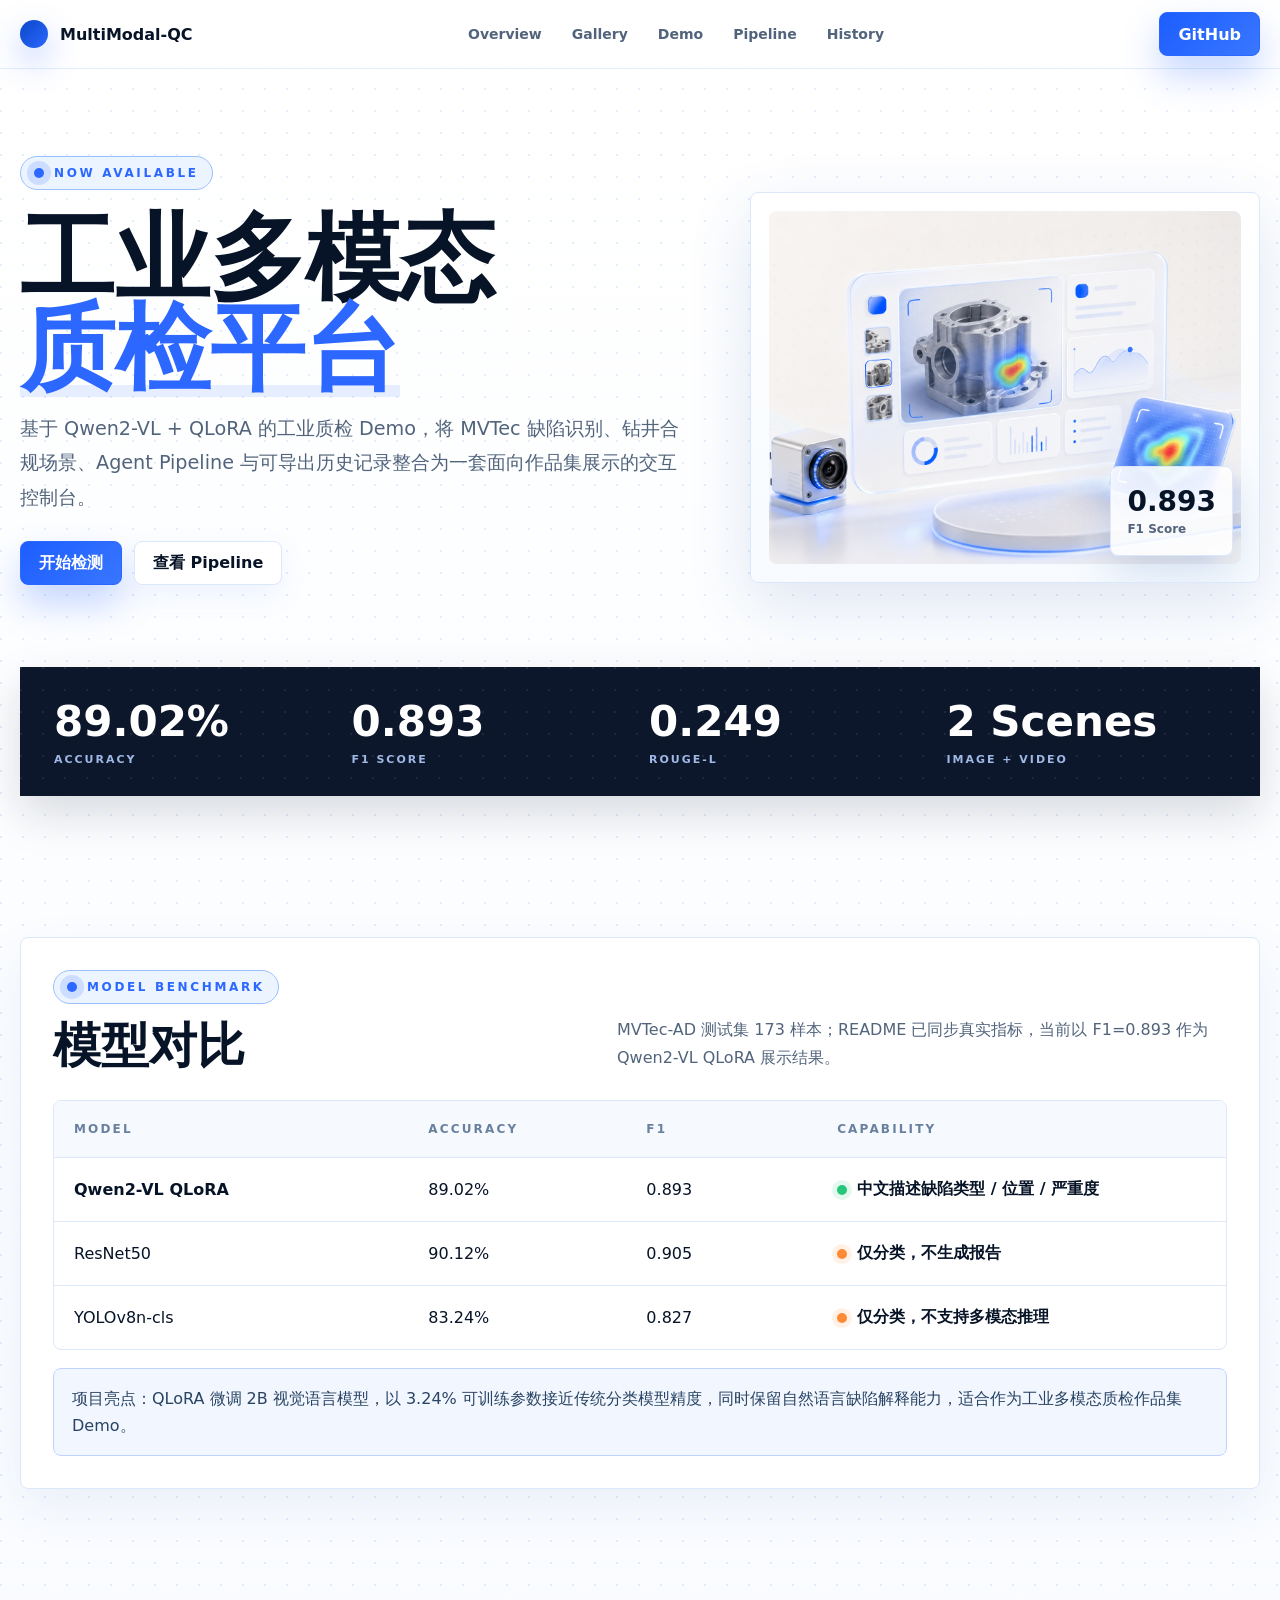
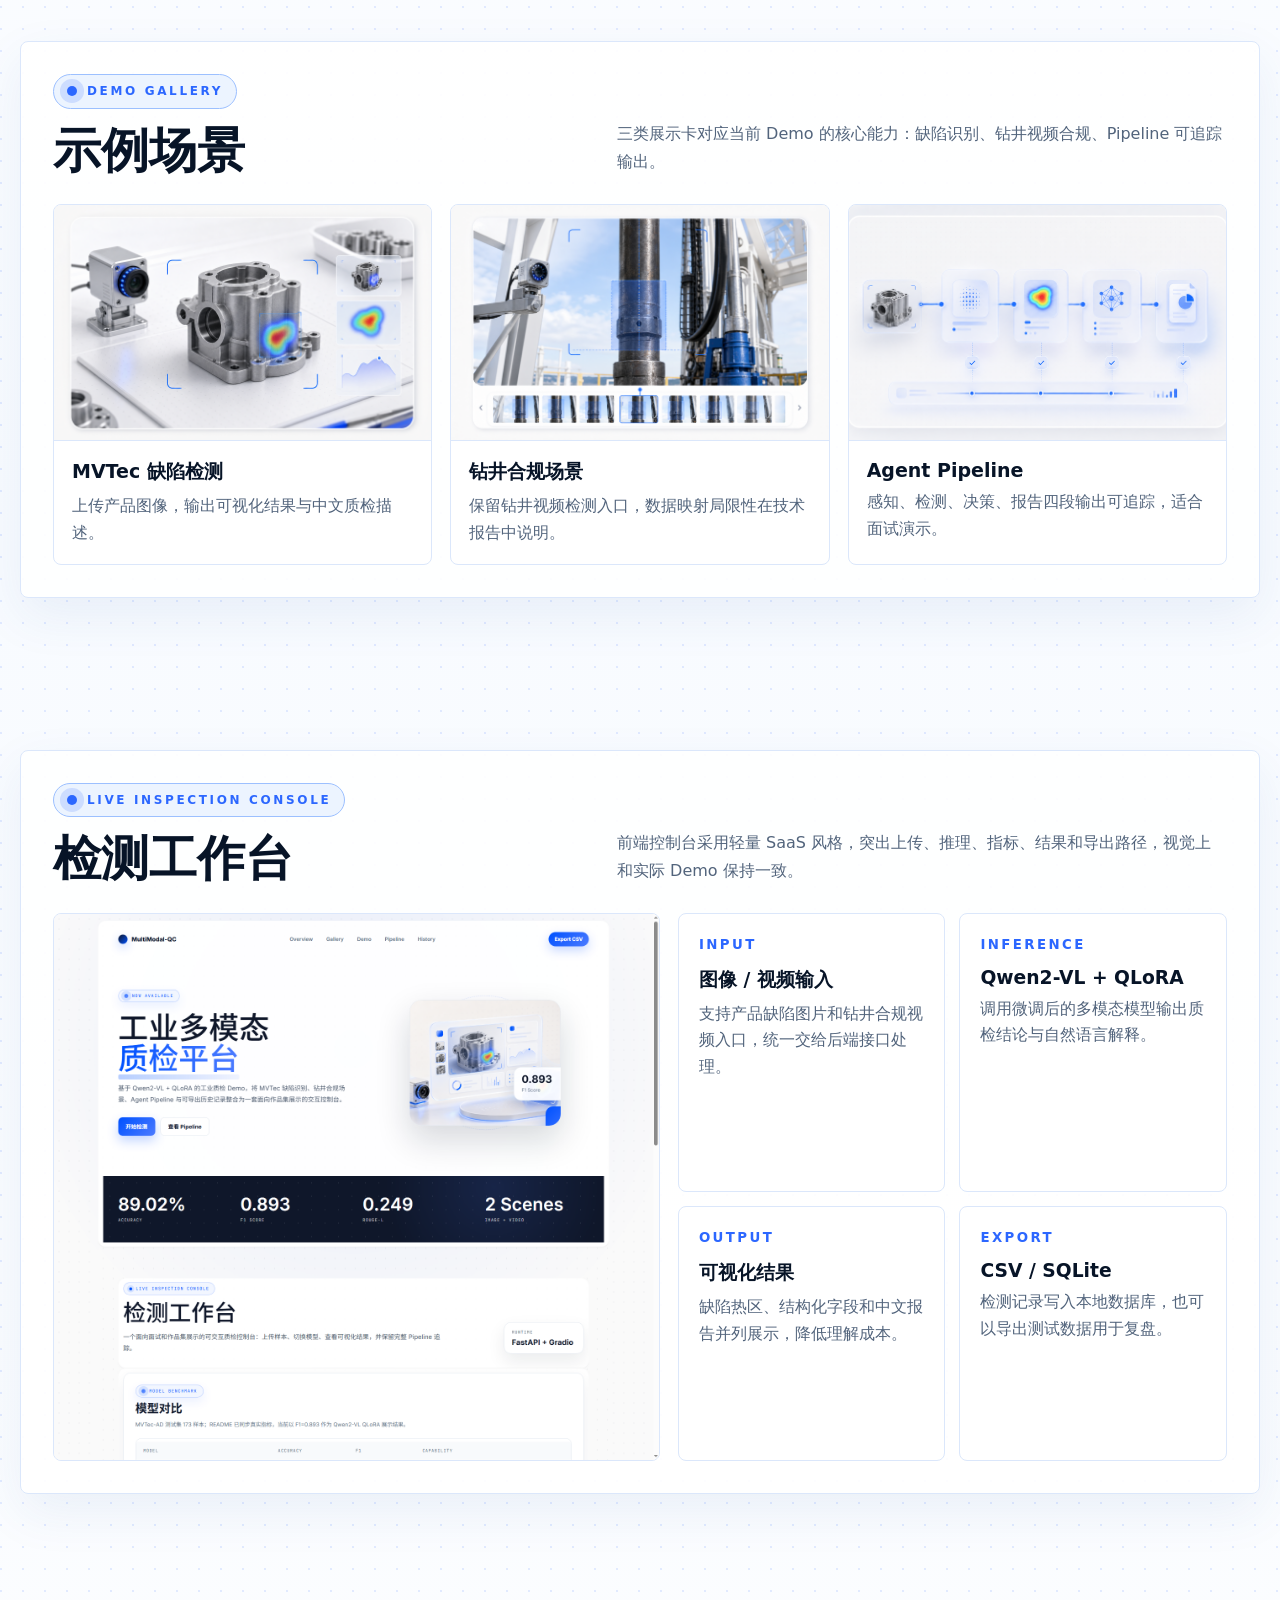
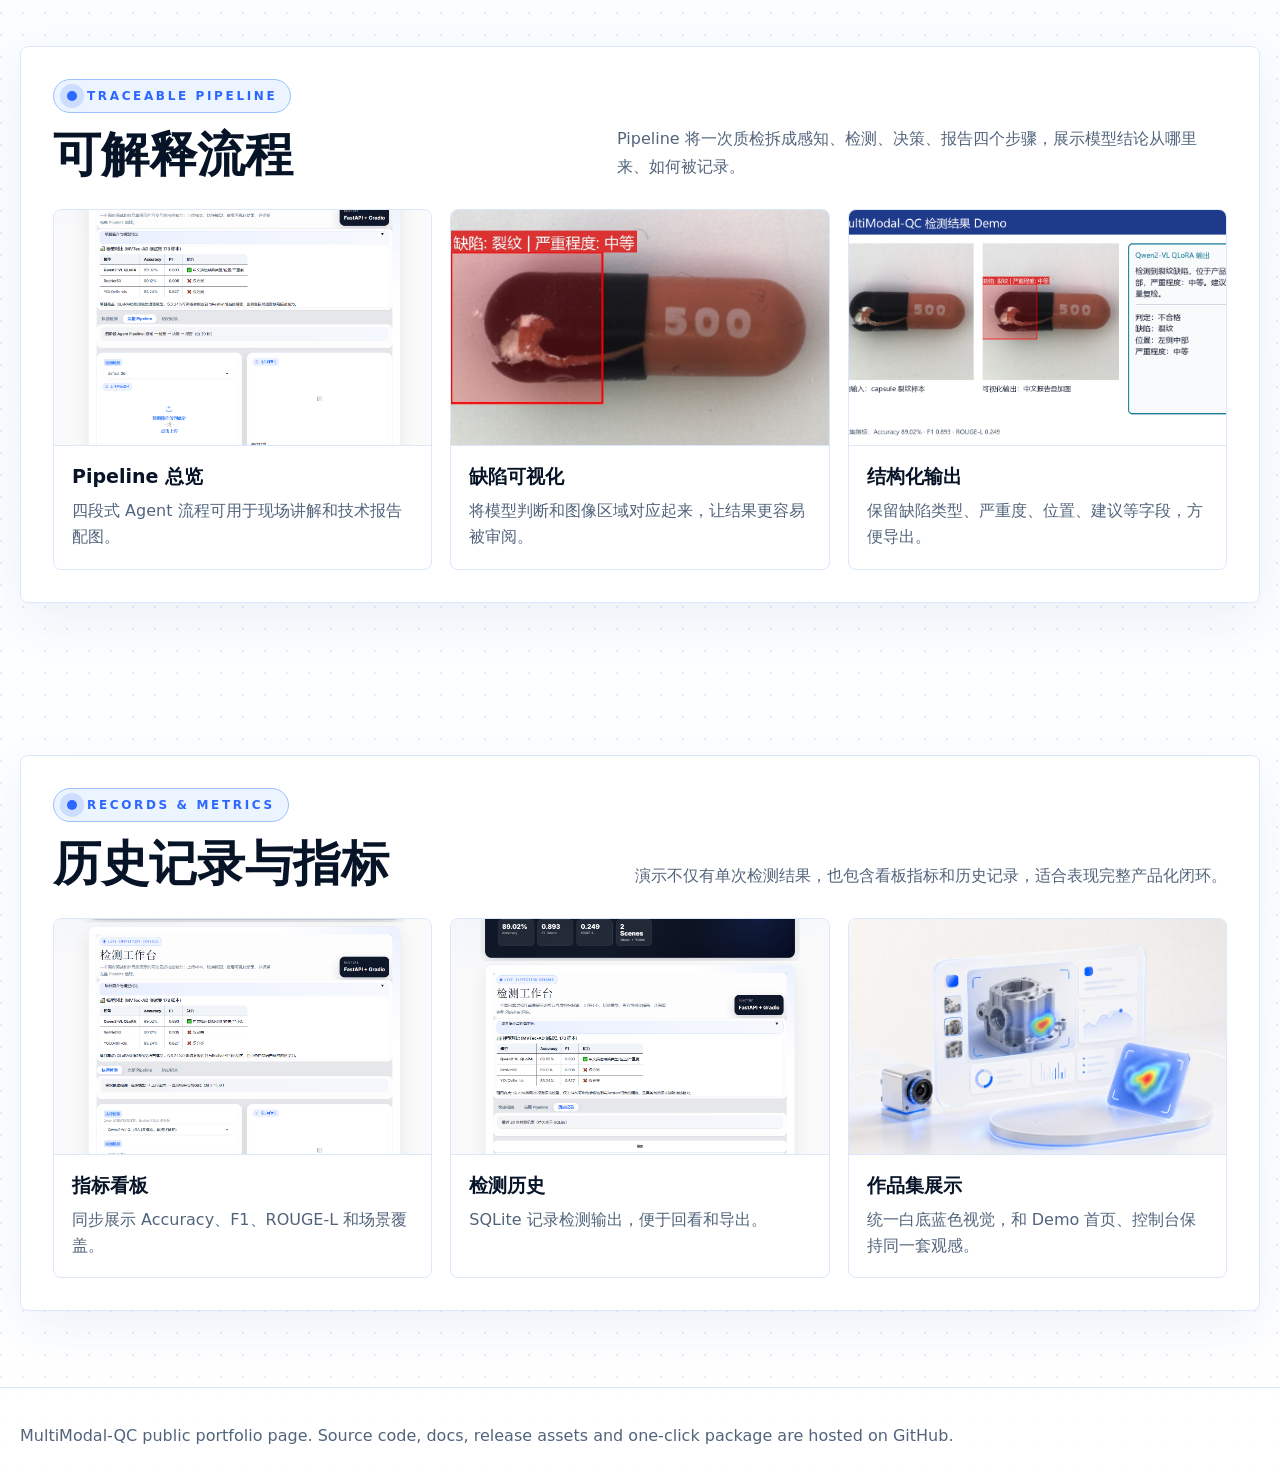
==== commit 0803fca7: "Tune mobile layout for demo-style homepage" ====
--- a/docs/index.html
+++ b/docs/index.html
@@ -186,6 +186,7 @@
       border: 1px solid var(--line);
       background: linear-gradient(180deg, #ffffff, #f7fbff);
       box-shadow: var(--shadow);
+      overflow: hidden;
     }
 
     .hero-art img {
@@ -409,10 +410,18 @@
 
     @media (max-width: 620px) {
       .shell { width: min(100% - 24px, 1240px); }
+      .nav-inner { height: 58px; }
+      .nav .button { display: none; }
       .hero { padding-top: 42px; }
-      h1 { font-size: 42px; }
+      .hero-grid { gap: 28px; }
+      h1 { font-size: 36px; line-height: 1.02; }
+      .blue-text { text-decoration-thickness: 8px; }
+      .lead { max-width: 100%; font-size: 16px; line-height: 1.72; }
       .tag { letter-spacing: 0.12em; }
       .actions .button { width: 100%; }
+      .hero-art { padding: 10px; }
+      .score { right: 12px; bottom: 12px; min-width: 88px; padding: 12px; }
+      .score b { font-size: 24px; }
       .metric-band, .gallery, .steps, .image-stack { grid-template-columns: 1fr; }
       .metric-band { padding: 24px; }
       .panel { padding: 22px; }
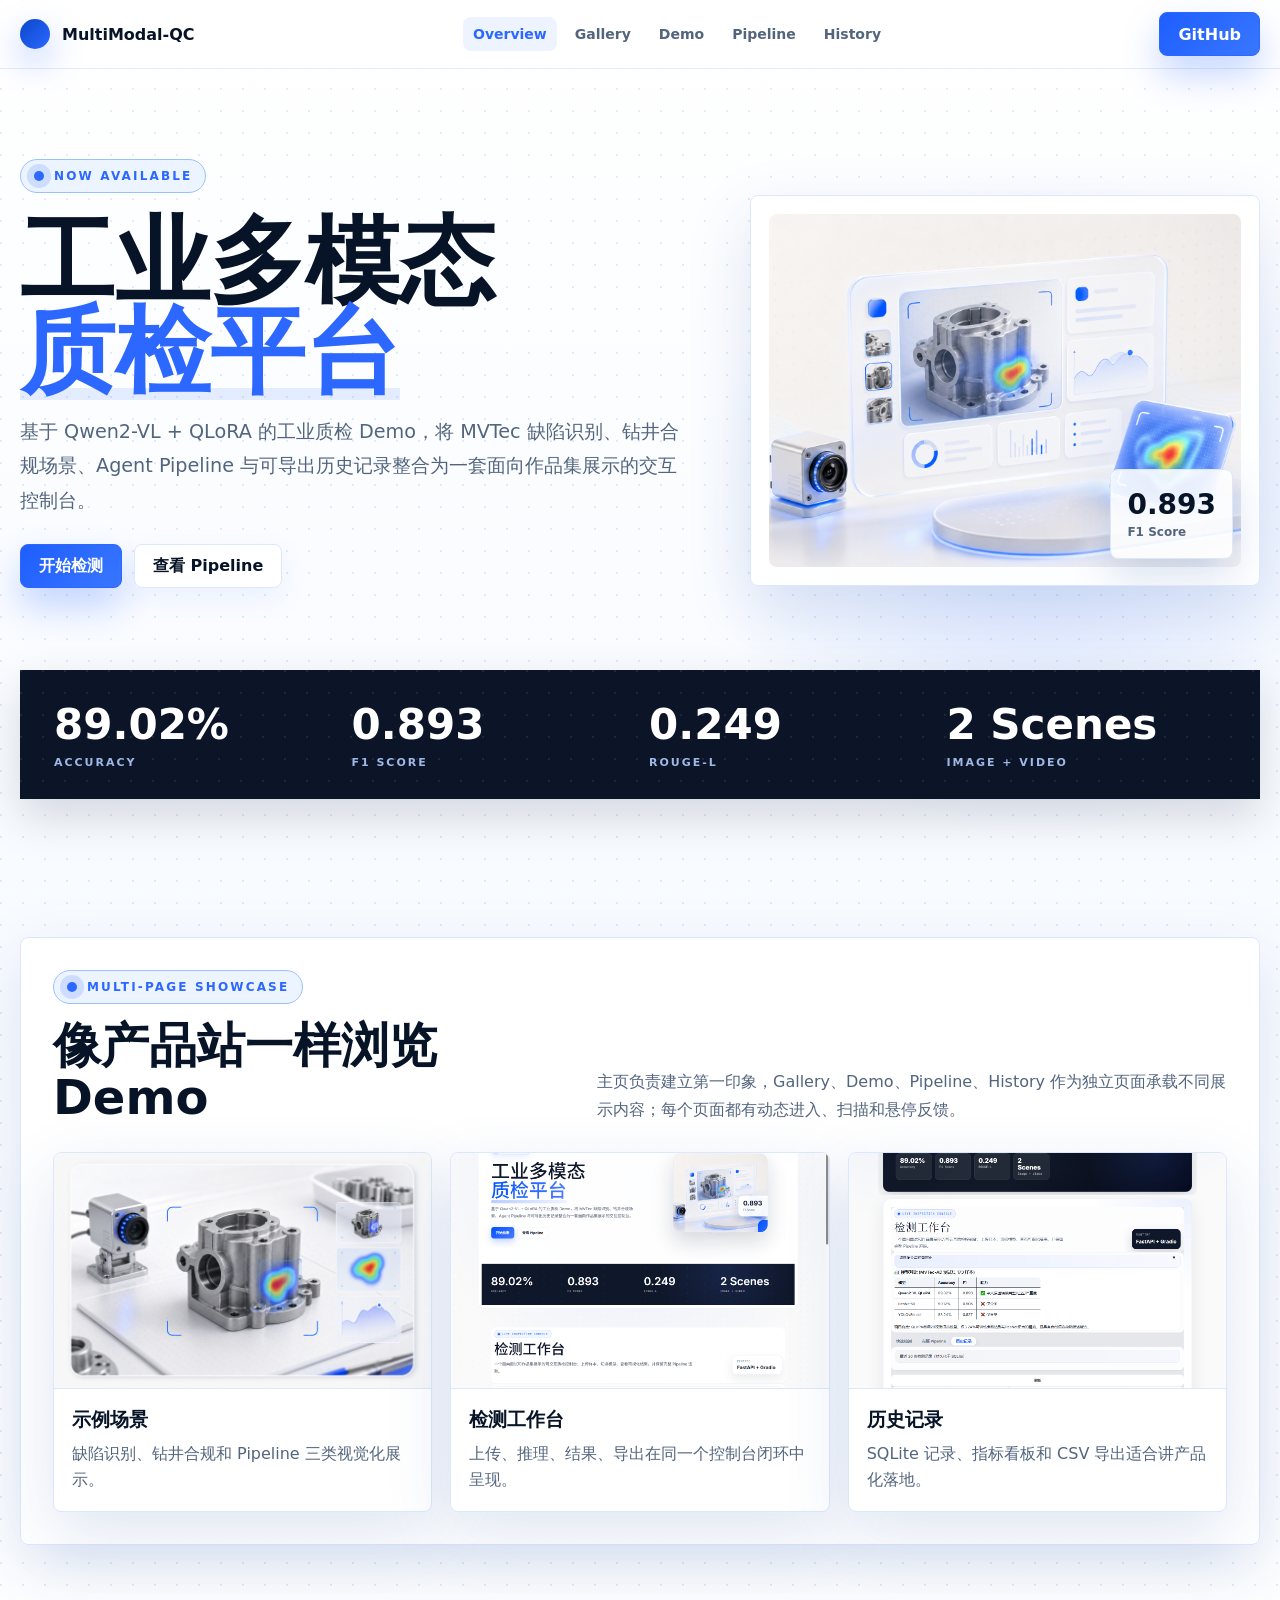
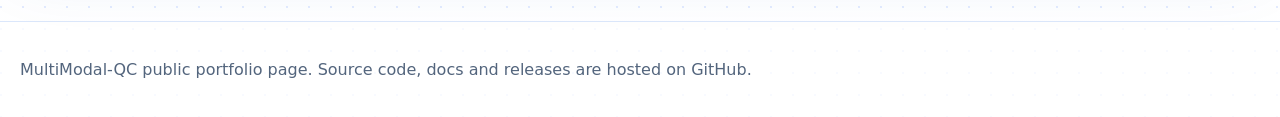
==== commit 041f87e1: "Publish multipage interactive homepage" ====
--- a/docs/index.html
+++ b/docs/index.html
@@ -4,621 +4,29 @@
   <meta charset="utf-8" />
   <meta name="viewport" content="width=device-width, initial-scale=1" />
   <title>MultiModal-QC | 工业多模态质检平台</title>
-  <meta name="description" content="基于 Qwen2-VL + QLoRA 的工业多模态质检 Demo，支持缺陷识别、钻井合规场景、Agent Pipeline 和历史记录导出。" />
-  <style>
-    :root {
-      color-scheme: light;
-      --bg: #f8fbff;
-      --ink: #071427;
-      --muted: #52647c;
-      --line: #dbe7fb;
-      --blue: #2c67ff;
-      --blue-2: #75a7ff;
-      --green: #26c77b;
-      --orange: #ff8a34;
-      --panel: rgba(255, 255, 255, 0.92);
-      --soft: #eef5ff;
-      --dark: #0d172b;
-      --shadow: 0 22px 64px rgba(37, 86, 166, 0.14);
-    }
-
-    * { box-sizing: border-box; }
-
-    html { scroll-behavior: smooth; }
-
-    body {
-      margin: 0;
-      color: var(--ink);
-      font-family: Inter, ui-sans-serif, system-ui, -apple-system, BlinkMacSystemFont, "Segoe UI", sans-serif;
-      letter-spacing: 0;
-      overflow-x: hidden;
-      background:
-        radial-gradient(circle at 1px 1px, rgba(44, 103, 255, 0.12) 1px, transparent 0) 0 0 / 22px 22px,
-        linear-gradient(180deg, #ffffff 0%, var(--bg) 46%, #ffffff 100%);
-    }
-
-    a { color: inherit; text-decoration: none; }
-    img { display: block; max-width: 100%; }
-
-    .shell { width: min(1240px, calc(100% - 36px)); margin: 0 auto; }
-
-    .nav {
-      position: sticky;
-      top: 0;
-      z-index: 10;
-      border-bottom: 1px solid rgba(219, 231, 251, 0.72);
-      background: rgba(255, 255, 255, 0.82);
-      backdrop-filter: blur(18px);
-    }
-
-    .nav-inner {
-      height: 68px;
-      display: flex;
-      align-items: center;
-      justify-content: space-between;
-      gap: 18px;
-    }
-
-    .brand {
-      display: inline-flex;
-      align-items: center;
-      gap: 12px;
-      font-weight: 900;
-      min-width: 0;
-    }
-
-    .logo {
-      width: 28px;
-      height: 28px;
-      border-radius: 50%;
-      background: linear-gradient(135deg, #0a48c8, var(--blue));
-      box-shadow: 0 14px 32px rgba(44, 103, 255, 0.35);
-      flex: 0 0 auto;
-    }
-
-    .links {
-      display: flex;
-      align-items: center;
-      gap: 10px;
-      color: var(--muted);
-      font-size: 14px;
-      font-weight: 700;
-    }
-
-    .links a { padding: 9px 10px; border-radius: 8px; }
-    .links a:hover { background: var(--soft); color: var(--blue); }
-
-    .button {
-      min-height: 44px;
-      display: inline-flex;
-      align-items: center;
-      justify-content: center;
-      padding: 0 18px;
-      border-radius: 8px;
-      border: 1px solid var(--line);
-      background: #fff;
-      color: var(--ink);
-      font-weight: 900;
-      box-shadow: 0 10px 30px rgba(44, 103, 255, 0.08);
-    }
-
-    .button.primary {
-      color: #fff;
-      border-color: var(--blue);
-      background: linear-gradient(135deg, #1d5dff, #3977ff);
-      box-shadow: 0 18px 36px rgba(44, 103, 255, 0.28);
-    }
-
-    .hero {
-      min-height: 88vh;
-      display: grid;
-      align-items: center;
-      padding: 64px 0 42px;
-    }
-
-    .hero-grid {
-      display: grid;
-      grid-template-columns: minmax(0, 0.95fr) minmax(360px, 0.72fr);
-      gap: 58px;
-      align-items: center;
-    }
-
-    .hero-grid > * { min-width: 0; }
-
-    .tag {
-      display: inline-flex;
-      align-items: center;
-      gap: 10px;
-      max-width: 100%;
-      padding: 8px 13px;
-      border: 1px solid #9cc0ff;
-      border-radius: 999px;
-      color: var(--blue);
-      background: rgba(234, 243, 255, 0.9);
-      font-size: 12px;
-      font-weight: 900;
-      letter-spacing: 0.22em;
-      text-transform: uppercase;
-      line-height: 1.35;
-    }
-
-    .tag::before {
-      content: "";
-      width: 10px;
-      height: 10px;
-      border-radius: 50%;
-      background: var(--blue);
-      box-shadow: 0 0 0 7px rgba(44, 103, 255, 0.16);
-      flex: 0 0 auto;
-    }
-
-    h1 {
-      margin: 24px 0 18px;
-      max-width: 720px;
-      font-size: clamp(48px, 7.4vw, 104px);
-      line-height: 0.95;
-      letter-spacing: 0;
-    }
-
-    .blue-text {
-      color: var(--blue);
-      display: block;
-      text-decoration: underline;
-      text-decoration-thickness: 12px;
-      text-decoration-color: rgba(44, 103, 255, 0.11);
-      text-underline-offset: 4px;
-    }
-
-    .lead {
-      max-width: 710px;
-      margin: 0 0 26px;
-      color: var(--muted);
-      font-size: clamp(17px, 1.5vw, 20px);
-      line-height: 1.8;
-    }
-
-    .actions { display: flex; flex-wrap: wrap; gap: 12px; margin-bottom: 34px; }
-
-    .hero-art {
-      position: relative;
-      padding: 18px;
-      border-radius: 8px;
-      border: 1px solid var(--line);
-      background: linear-gradient(180deg, #ffffff, #f7fbff);
-      box-shadow: var(--shadow);
-      overflow: hidden;
-    }
-
-    .hero-art img {
-      width: 100%;
-      aspect-ratio: 4 / 3;
-      object-fit: cover;
-      border-radius: 8px;
-    }
-
-    .score {
-      position: absolute;
-      right: 26px;
-      bottom: 26px;
-      min-width: 112px;
-      padding: 18px 16px;
-      border-radius: 8px;
-      border: 1px solid var(--line);
-      background: rgba(255, 255, 255, 0.88);
-      box-shadow: 0 16px 44px rgba(37, 86, 166, 0.18);
-    }
-
-    .score b { display: block; font-size: 28px; }
-    .score span { color: var(--muted); font-size: 12px; font-weight: 800; }
-
-    .metric-band {
-      margin-top: 48px;
-      padding: 30px 34px;
-      border-radius: 0;
-      background:
-        radial-gradient(circle at 1px 1px, rgba(255, 255, 255, 0.08) 1px, transparent 0) 0 0 / 22px 22px,
-        var(--dark);
-      color: #fff;
-      display: grid;
-      grid-template-columns: repeat(4, minmax(0, 1fr));
-      gap: 18px;
-      box-shadow: 0 18px 42px rgba(10, 22, 43, 0.15);
-    }
-
-    .metric-band strong { display: block; font-size: clamp(28px, 3.4vw, 42px); }
-    .metric-band span {
-      display: block;
-      margin-top: 7px;
-      color: #9fb8e5;
-      font-size: 11px;
-      font-weight: 900;
-      letter-spacing: 0.18em;
-      text-transform: uppercase;
-    }
-
-    section { padding: 76px 0; }
-
-    .panel {
-      border: 1px solid var(--line);
-      border-radius: 8px;
-      background: var(--panel);
-      box-shadow: 0 18px 50px rgba(37, 86, 166, 0.08);
-      padding: 32px;
-    }
-
-    .section-head {
-      display: flex;
-      align-items: end;
-      justify-content: space-between;
-      gap: 28px;
-      margin-bottom: 28px;
-    }
-
-    h2 {
-      margin: 16px 0 0;
-      font-size: clamp(30px, 4vw, 48px);
-      line-height: 1.08;
-      letter-spacing: 0;
-    }
-
-    .section-head p {
-      max-width: 610px;
-      margin: 0;
-      color: var(--muted);
-      line-height: 1.75;
-    }
-
-    .table {
-      overflow: hidden;
-      border: 1px solid var(--line);
-      border-radius: 8px;
-      background: #fff;
-    }
-
-    .row {
-      display: grid;
-      grid-template-columns: 1.3fr 0.8fr 0.7fr 1.5fr;
-      align-items: center;
-      min-height: 64px;
-      border-top: 1px solid var(--line);
-    }
-
-    .row:first-child { border-top: 0; }
-    .row.header { min-height: 56px; background: #f6f9fe; color: #69819e; font-size: 12px; font-weight: 900; letter-spacing: 0.18em; text-transform: uppercase; }
-    .cell { padding: 16px 20px; }
-    .row b { font-weight: 900; }
-
-    .status {
-      display: inline-flex;
-      align-items: center;
-      gap: 10px;
-      color: var(--ink);
-      font-weight: 700;
-    }
-
-    .status::before {
-      content: "";
-      width: 10px;
-      height: 10px;
-      border-radius: 50%;
-      background: var(--green);
-      box-shadow: 0 0 0 5px rgba(38, 199, 123, 0.12);
-    }
-
-    .status.warn::before { background: var(--orange); box-shadow: 0 0 0 5px rgba(255, 138, 52, 0.12); }
-
-    .note {
-      margin-top: 18px;
-      border: 1px solid #bfd5ff;
-      border-radius: 8px;
-      background: #f2f7ff;
-      color: #294363;
-      line-height: 1.7;
-      padding: 16px 18px;
-    }
-
-    .gallery {
-      display: grid;
-      grid-template-columns: repeat(3, minmax(0, 1fr));
-      gap: 18px;
-    }
-
-    .card {
-      border: 1px solid var(--line);
-      border-radius: 8px;
-      overflow: hidden;
-      background: #fff;
-    }
-
-    .card img {
-      width: 100%;
-      aspect-ratio: 16 / 10;
-      object-fit: cover;
-      border-bottom: 1px solid var(--line);
-      background: #f7fbff;
-    }
-
-    .card-body { padding: 18px; }
-    .card h3 { margin: 0 0 8px; font-size: 19px; }
-    .card p { margin: 0; color: var(--muted); line-height: 1.65; }
-
-    .feature-grid {
-      display: grid;
-      grid-template-columns: 1.05fr 0.95fr;
-      gap: 18px;
-      align-items: stretch;
-    }
-
-    .wide-shot {
-      border: 1px solid var(--line);
-      border-radius: 8px;
-      overflow: hidden;
-      background: #fff;
-    }
-
-    .wide-shot img {
-      width: 100%;
-      height: 100%;
-      min-height: 340px;
-      object-fit: cover;
-    }
-
-    .steps {
-      display: grid;
-      grid-template-columns: repeat(2, minmax(0, 1fr));
-      gap: 14px;
-    }
-
-    .step {
-      border: 1px solid var(--line);
-      border-radius: 8px;
-      background: #fff;
-      padding: 20px;
-      min-height: 164px;
-    }
-
-    .step small {
-      color: var(--blue);
-      font-weight: 900;
-      letter-spacing: 0.18em;
-      text-transform: uppercase;
-    }
-
-    .step h3 { margin: 14px 0 8px; }
-    .step p { margin: 0; color: var(--muted); line-height: 1.65; }
-
-    .image-stack {
-      display: grid;
-      grid-template-columns: repeat(3, minmax(0, 1fr));
-      gap: 18px;
-    }
-
-    footer {
-      border-top: 1px solid var(--line);
-      padding: 38px 0;
-      color: var(--muted);
-      background: rgba(255, 255, 255, 0.75);
-    }
-
-    @media (max-width: 980px) {
-      .hero-grid, .feature-grid { grid-template-columns: 1fr; }
-      .metric-band, .gallery, .image-stack { grid-template-columns: repeat(2, minmax(0, 1fr)); }
-      .links { display: none; }
-      .section-head { display: block; }
-      .section-head p { margin-top: 14px; }
-    }
-
-    @media (max-width: 620px) {
-      .shell { width: min(100% - 24px, 1240px); }
-      .nav-inner { height: 58px; }
-      .nav .button { display: none; }
-      .hero { padding-top: 42px; }
-      .hero-grid { gap: 28px; }
-      h1 { font-size: 36px; line-height: 1.02; }
-      .blue-text { text-decoration-thickness: 8px; }
-      .lead { max-width: 100%; font-size: 16px; line-height: 1.72; }
-      .tag { letter-spacing: 0.12em; }
-      .actions .button { width: 100%; }
-      .hero-art { padding: 10px; }
-      .score { right: 12px; bottom: 12px; min-width: 88px; padding: 12px; }
-      .score b { font-size: 24px; }
-      .metric-band, .gallery, .steps, .image-stack { grid-template-columns: 1fr; }
-      .metric-band { padding: 24px; }
-      .panel { padding: 22px; }
-      .row { grid-template-columns: 1fr; gap: 0; padding: 12px 0; }
-      .row.header { display: none; }
-      .cell { padding: 8px 16px; }
-      .wide-shot img { min-height: 240px; }
-      section { padding: 52px 0; }
-    }
-  </style>
+  <meta name="description" content="基于 Qwen2-VL + QLoRA 的工业多模态质检 Demo。" />
+  <link rel="stylesheet" href="site.css" />
 </head>
 <body>
-  <nav class="nav">
-    <div class="shell nav-inner">
-      <a class="brand" href="#">
-        <span class="logo"></span>
-        <span>MultiModal-QC</span>
-      </a>
-      <div class="links">
-        <a href="#overview">Overview</a>
-        <a href="#gallery">Gallery</a>
-        <a href="#demo">Demo</a>
-        <a href="#pipeline">Pipeline</a>
-        <a href="#history">History</a>
-      </div>
-      <a class="button primary" href="https://github.com/Iroha-P/MultiModal-QC">GitHub</a>
-    </div>
-  </nav>
-
+  <nav class="nav"><div class="shell nav-inner"><a class="brand" href="index.html"><span class="logo"></span><span>MultiModal-QC</span></a><div class="links"><a data-nav href="index.html">Overview</a><a data-nav href="gallery.html">Gallery</a><a data-nav href="demo.html">Demo</a><a data-nav href="pipeline.html">Pipeline</a><a data-nav href="history.html">History</a></div><a class="button primary" href="https://github.com/Iroha-P/MultiModal-QC">GitHub</a></div></nav>
   <header class="hero">
     <div class="shell">
       <div class="hero-grid">
-        <div>
+        <div class="reveal">
           <span class="tag">Now Available</span>
           <h1>工业多模态<span class="blue-text">质检平台</span></h1>
           <p class="lead">基于 Qwen2-VL + QLoRA 的工业质检 Demo，将 MVTec 缺陷识别、钻井合规场景、Agent Pipeline 与可导出历史记录整合为一套面向作品集展示的交互控制台。</p>
-          <div class="actions">
-            <a class="button primary" href="#demo">开始检测</a>
-            <a class="button" href="#pipeline">查看 Pipeline</a>
-          </div>
+          <div class="actions"><a class="button primary" href="demo.html">开始检测</a><a class="button" href="pipeline.html">查看 Pipeline</a></div>
         </div>
-        <div class="hero-art">
-          <img src="assets/demo/hero-qc.png" alt="工业质检平台首屏示意图" />
-          <div class="score"><b>0.893</b><span>F1 Score</span></div>
-        </div>
+        <div class="hero-art reveal" data-tilt><img src="assets/demo/hero-qc.png" alt="工业质检平台首屏示意图" /><div class="score"><b>0.893</b><span>F1 Score</span></div></div>
       </div>
-      <div class="metric-band" id="overview">
-        <div><strong>89.02%</strong><span>Accuracy</span></div>
-        <div><strong>0.893</strong><span>F1 Score</span></div>
-        <div><strong>0.249</strong><span>Rouge-L</span></div>
-        <div><strong>2 Scenes</strong><span>Image + Video</span></div>
-      </div>
+      <div class="metric-band reveal"><div><strong>89.02%</strong><span>Accuracy</span></div><div><strong>0.893</strong><span>F1 Score</span></div><div><strong>0.249</strong><span>Rouge-L</span></div><div><strong>2 Scenes</strong><span>Image + Video</span></div></div>
     </div>
   </header>
-
   <main>
-    <section>
-      <div class="shell panel">
-        <div class="section-head">
-          <div>
-            <span class="tag">Model Benchmark</span>
-            <h2>模型对比</h2>
-          </div>
-          <p>MVTec-AD 测试集 173 样本；README 已同步真实指标，当前以 F1=0.893 作为 Qwen2-VL QLoRA 展示结果。</p>
-        </div>
-        <div class="table">
-          <div class="row header">
-            <div class="cell">Model</div>
-            <div class="cell">Accuracy</div>
-            <div class="cell">F1</div>
-            <div class="cell">Capability</div>
-          </div>
-          <div class="row">
-            <div class="cell"><b>Qwen2-VL QLoRA</b></div>
-            <div class="cell">89.02%</div>
-            <div class="cell">0.893</div>
-            <div class="cell"><span class="status">中文描述缺陷类型 / 位置 / 严重度</span></div>
-          </div>
-          <div class="row">
-            <div class="cell">ResNet50</div>
-            <div class="cell">90.12%</div>
-            <div class="cell">0.905</div>
-            <div class="cell"><span class="status warn">仅分类，不生成报告</span></div>
-          </div>
-          <div class="row">
-            <div class="cell">YOLOv8n-cls</div>
-            <div class="cell">83.24%</div>
-            <div class="cell">0.827</div>
-            <div class="cell"><span class="status warn">仅分类，不支持多模态推理</span></div>
-          </div>
-        </div>
-        <div class="note">项目亮点：QLoRA 微调 2B 视觉语言模型，以 3.24% 可训练参数接近传统分类模型精度，同时保留自然语言缺陷解释能力，适合作为工业多模态质检作品集 Demo。</div>
-      </div>
-    </section>
-
-    <section id="gallery">
-      <div class="shell panel">
-        <div class="section-head">
-          <div>
-            <span class="tag">Demo Gallery</span>
-            <h2>示例场景</h2>
-          </div>
-          <p>三类展示卡对应当前 Demo 的核心能力：缺陷识别、钻井视频合规、Pipeline 可追踪输出。</p>
-        </div>
-        <div class="gallery">
-          <article class="card">
-            <img src="assets/demo/gallery-defect.png" alt="MVTec 缺陷检测示例" />
-            <div class="card-body"><h3>MVTec 缺陷检测</h3><p>上传产品图像，输出可视化结果与中文质检描述。</p></div>
-          </article>
-          <article class="card">
-            <img src="assets/demo/gallery-drilling.png" alt="钻井合规场景示例" />
-            <div class="card-body"><h3>钻井合规场景</h3><p>保留钻井视频检测入口，数据映射局限性在技术报告中说明。</p></div>
-          </article>
-          <article class="card">
-            <img src="assets/demo/gallery-pipeline.png" alt="Agent Pipeline 示例" />
-            <div class="card-body"><h3>Agent Pipeline</h3><p>感知、检测、决策、报告四段输出可追踪，适合面试演示。</p></div>
-          </article>
-        </div>
-      </div>
-    </section>
-
-    <section id="demo">
-      <div class="shell panel">
-        <div class="section-head">
-          <div>
-            <span class="tag">Live Inspection Console</span>
-            <h2>检测工作台</h2>
-          </div>
-          <p>前端控制台采用轻量 SaaS 风格，突出上传、推理、指标、结果和导出路径，视觉上和实际 Demo 保持一致。</p>
-        </div>
-        <div class="feature-grid">
-          <div class="wide-shot"><img src="assets/demo-gradio-inspect.png" alt="Gradio 检测工作台截图" /></div>
-          <div class="steps">
-            <article class="step"><small>Input</small><h3>图像 / 视频输入</h3><p>支持产品缺陷图片和钻井合规视频入口，统一交给后端接口处理。</p></article>
-            <article class="step"><small>Inference</small><h3>Qwen2-VL + QLoRA</h3><p>调用微调后的多模态模型输出质检结论与自然语言解释。</p></article>
-            <article class="step"><small>Output</small><h3>可视化结果</h3><p>缺陷热区、结构化字段和中文报告并列展示，降低理解成本。</p></article>
-            <article class="step"><small>Export</small><h3>CSV / SQLite</h3><p>检测记录写入本地数据库，也可以导出测试数据用于复盘。</p></article>
-          </div>
-        </div>
-      </div>
-    </section>
-
-    <section id="pipeline">
-      <div class="shell panel">
-        <div class="section-head">
-          <div>
-            <span class="tag">Traceable Pipeline</span>
-            <h2>可解释流程</h2>
-          </div>
-          <p>Pipeline 将一次质检拆成感知、检测、决策、报告四个步骤，展示模型结论从哪里来、如何被记录。</p>
-        </div>
-        <div class="image-stack">
-          <article class="card">
-            <img src="assets/demo-pipeline.png" alt="Agent Pipeline 流程图" />
-            <div class="card-body"><h3>Pipeline 总览</h3><p>四段式 Agent 流程可用于现场讲解和技术报告配图。</p></div>
-          </article>
-          <article class="card">
-            <img src="assets/demo-defect-vis.jpg" alt="缺陷可视化结果" />
-            <div class="card-body"><h3>缺陷可视化</h3><p>将模型判断和图像区域对应起来，让结果更容易被审阅。</p></div>
-          </article>
-          <article class="card">
-            <img src="assets/demo-defect-result.png" alt="缺陷检测结构化结果" />
-            <div class="card-body"><h3>结构化输出</h3><p>保留缺陷类型、严重度、位置、建议等字段，方便导出。</p></div>
-          </article>
-        </div>
-      </div>
-    </section>
-
-    <section id="history">
-      <div class="shell panel">
-        <div class="section-head">
-          <div>
-            <span class="tag">Records & Metrics</span>
-            <h2>历史记录与指标</h2>
-          </div>
-          <p>演示不仅有单次检测结果，也包含看板指标和历史记录，适合表现完整产品化闭环。</p>
-        </div>
-        <div class="image-stack">
-          <article class="card">
-            <img src="assets/demo-overview-metrics.png" alt="指标看板截图" />
-            <div class="card-body"><h3>指标看板</h3><p>同步展示 Accuracy、F1、ROUGE-L 和场景覆盖。</p></div>
-          </article>
-          <article class="card">
-            <img src="assets/demo-history.png" alt="检测历史记录截图" />
-            <div class="card-body"><h3>检测历史</h3><p>SQLite 记录检测输出，便于回看和导出。</p></div>
-          </article>
-          <article class="card">
-            <img src="assets/demo/hero-qc.png" alt="质检平台宣传图" />
-            <div class="card-body"><h3>作品集展示</h3><p>统一白底蓝色视觉，和 Demo 首页、控制台保持同一套观感。</p></div>
-          </article>
-        </div>
-      </div>
-    </section>
+    <section><div class="shell panel reveal"><div class="section-head"><div><span class="tag">Multi-page Showcase</span><h2>像产品站一样浏览 Demo</h2></div><p>主页负责建立第一印象，Gallery、Demo、Pipeline、History 作为独立页面承载不同展示内容；每个页面都有动态进入、扫描和悬停反馈。</p></div><div class="grid-3"><a class="card" href="gallery.html"><img src="assets/demo/gallery-defect.png" alt="示例场景" /><div class="card-body"><h3>示例场景</h3><p>缺陷识别、钻井合规和 Pipeline 三类视觉化展示。</p></div></a><a class="card" href="demo.html"><img src="assets/demo-gradio-inspect.png" alt="检测工作台" /><div class="card-body"><h3>检测工作台</h3><p>上传、推理、结果、导出在同一个控制台闭环中呈现。</p></div></a><a class="card" href="history.html"><img src="assets/demo-history.png" alt="历史记录" /><div class="card-body"><h3>历史记录</h3><p>SQLite 记录、指标看板和 CSV 导出适合讲产品化落地。</p></div></a></div></div></section>
   </main>
-
-  <footer>
-    <div class="shell">MultiModal-QC public portfolio page. Source code, docs, release assets and one-click package are hosted on GitHub.</div>
-  </footer>
+  <footer><div class="shell">MultiModal-QC public portfolio page. Source code, docs and releases are hosted on GitHub.</div></footer>
+  <script src="site.js"></script>
 </body>
 </html>
--- a/docs/site.css
+++ b/docs/site.css
@@ -0,0 +1,370 @@
+:root {
+  color-scheme: light;
+  --bg: #f8fbff;
+  --ink: #071427;
+  --muted: #53657d;
+  --line: #dbe7fb;
+  --blue: #2c67ff;
+  --blue-2: #74a7ff;
+  --green: #25c77a;
+  --orange: #ff980e;
+  --panel: rgba(255, 255, 255, 0.92);
+  --dark: #0c1427;
+  --shadow: 0 22px 64px rgba(37, 86, 166, 0.15);
+}
+
+* { box-sizing: border-box; }
+html { scroll-behavior: smooth; }
+body {
+  margin: 0;
+  color: var(--ink);
+  font-family: Inter, ui-sans-serif, system-ui, -apple-system, BlinkMacSystemFont, "Segoe UI", sans-serif;
+  letter-spacing: 0;
+  overflow-x: hidden;
+  background:
+    radial-gradient(circle at 1px 1px, rgba(44, 103, 255, 0.13) 1px, transparent 0) 0 0 / 22px 22px,
+    linear-gradient(180deg, #fff 0%, var(--bg) 48%, #fff 100%);
+}
+
+a { color: inherit; text-decoration: none; }
+img { display: block; max-width: 100%; }
+.shell { width: min(1240px, calc(100% - 36px)); margin: 0 auto; }
+
+.nav {
+  position: sticky;
+  top: 0;
+  z-index: 30;
+  border-bottom: 1px solid rgba(219, 231, 251, 0.78);
+  background: rgba(255, 255, 255, 0.82);
+  backdrop-filter: blur(18px);
+}
+.nav-inner {
+  height: 68px;
+  display: flex;
+  align-items: center;
+  justify-content: space-between;
+  gap: 18px;
+}
+.brand {
+  display: inline-flex;
+  align-items: center;
+  gap: 12px;
+  font-weight: 900;
+  min-width: 0;
+}
+.logo {
+  width: 30px;
+  height: 30px;
+  border-radius: 50%;
+  background: linear-gradient(135deg, #0b49ca, var(--blue));
+  box-shadow: 0 14px 34px rgba(44, 103, 255, 0.36);
+}
+.links { display: flex; align-items: center; gap: 8px; color: var(--muted); font-size: 14px; font-weight: 800; }
+.links a { padding: 9px 10px; border-radius: 8px; }
+.links a:hover, .links a.active { background: #edf4ff; color: var(--blue); }
+
+.button {
+  min-height: 44px;
+  display: inline-flex;
+  align-items: center;
+  justify-content: center;
+  padding: 0 18px;
+  border-radius: 8px;
+  border: 1px solid var(--line);
+  background: #fff;
+  color: var(--ink);
+  font-weight: 900;
+  box-shadow: 0 10px 30px rgba(44, 103, 255, 0.08);
+}
+.button.primary {
+  color: #fff;
+  border-color: var(--blue);
+  background: linear-gradient(135deg, #1e5eff, #3977ff);
+  box-shadow: 0 18px 36px rgba(44, 103, 255, 0.28);
+}
+
+.tag {
+  display: inline-flex;
+  align-items: center;
+  gap: 10px;
+  max-width: 100%;
+  padding: 8px 13px;
+  border: 1px solid #9cc0ff;
+  border-radius: 999px;
+  color: var(--blue);
+  background: rgba(234, 243, 255, 0.9);
+  font-size: 12px;
+  font-weight: 900;
+  letter-spacing: 0.18em;
+  text-transform: uppercase;
+  line-height: 1.35;
+}
+.tag::before {
+  content: "";
+  width: 10px;
+  height: 10px;
+  border-radius: 50%;
+  background: var(--blue);
+  box-shadow: 0 0 0 7px rgba(44, 103, 255, 0.16);
+}
+
+.hero {
+  min-height: 88vh;
+  display: grid;
+  align-items: center;
+  padding: 74px 0 46px;
+  position: relative;
+  overflow: hidden;
+}
+.hero::before {
+  content: "";
+  position: absolute;
+  inset: 8% -10% auto auto;
+  width: 58vw;
+  height: 58vw;
+  max-width: 760px;
+  max-height: 760px;
+  background: radial-gradient(circle, rgba(44, 103, 255, 0.16), transparent 64%);
+  animation: drift 8s ease-in-out infinite alternate;
+  pointer-events: none;
+}
+.hero-grid {
+  position: relative;
+  display: grid;
+  grid-template-columns: minmax(0, 0.95fr) minmax(360px, 0.72fr);
+  gap: 58px;
+  align-items: center;
+}
+.hero-grid > * { min-width: 0; }
+h1 {
+  margin: 24px 0 18px;
+  max-width: 760px;
+  font-size: clamp(48px, 7.4vw, 104px);
+  line-height: 0.95;
+  letter-spacing: 0;
+}
+.blue-text {
+  color: var(--blue);
+  display: block;
+  text-decoration: underline;
+  text-decoration-thickness: 12px;
+  text-decoration-color: rgba(44, 103, 255, 0.11);
+  text-underline-offset: 4px;
+}
+.lead {
+  max-width: 720px;
+  margin: 0 0 26px;
+  color: var(--muted);
+  font-size: clamp(17px, 1.5vw, 20px);
+  line-height: 1.8;
+  overflow-wrap: anywhere;
+}
+.actions { display: flex; flex-wrap: wrap; gap: 12px; margin-bottom: 34px; }
+
+.hero-art, .panel, .card, .wide-shot, .step, .table {
+  border: 1px solid var(--line);
+  border-radius: 8px;
+  background: var(--panel);
+  box-shadow: var(--shadow);
+}
+.hero-art {
+  position: relative;
+  padding: 18px;
+  overflow: hidden;
+}
+.hero-art::before {
+  content: "";
+  position: absolute;
+  inset: 18px;
+  border-radius: 8px;
+  background: linear-gradient(120deg, transparent 0 42%, rgba(44, 103, 255, 0.18) 50%, transparent 58% 100%);
+  transform: translateX(-130%);
+  animation: scan 4.4s ease-in-out infinite;
+  pointer-events: none;
+  z-index: 2;
+}
+.hero-art img {
+  width: 100%;
+  aspect-ratio: 4 / 3;
+  object-fit: cover;
+  border-radius: 8px;
+  transition: transform 500ms ease;
+}
+.hero-art:hover img { transform: scale(1.025); }
+.score {
+  position: absolute;
+  right: 26px;
+  bottom: 26px;
+  min-width: 112px;
+  padding: 18px 16px;
+  border-radius: 8px;
+  border: 1px solid var(--line);
+  background: rgba(255, 255, 255, 0.88);
+  box-shadow: 0 16px 44px rgba(37, 86, 166, 0.18);
+  z-index: 3;
+}
+.score b { display: block; font-size: 28px; }
+.score span { color: var(--muted); font-size: 12px; font-weight: 900; }
+
+.metric-band {
+  margin-top: 48px;
+  padding: 30px 34px;
+  background:
+    radial-gradient(circle at 1px 1px, rgba(255, 255, 255, 0.08) 1px, transparent 0) 0 0 / 22px 22px,
+    var(--dark);
+  color: #fff;
+  display: grid;
+  grid-template-columns: repeat(4, minmax(0, 1fr));
+  gap: 18px;
+  box-shadow: 0 18px 42px rgba(10, 22, 43, 0.15);
+}
+.metric-band strong { display: block; font-size: clamp(28px, 3.4vw, 42px); }
+.metric-band span {
+  display: block;
+  margin-top: 7px;
+  color: #9fb8e5;
+  font-size: 11px;
+  font-weight: 900;
+  letter-spacing: 0.18em;
+  text-transform: uppercase;
+}
+
+section { padding: 76px 0; }
+.panel { padding: 32px; }
+.section-head {
+  display: flex;
+  align-items: end;
+  justify-content: space-between;
+  gap: 28px;
+  margin-bottom: 28px;
+}
+h2 { margin: 16px 0 0; font-size: clamp(30px, 4vw, 48px); line-height: 1.08; letter-spacing: 0; }
+.section-head p { max-width: 630px; margin: 0; color: var(--muted); line-height: 1.75; }
+
+.grid-3, .image-stack { display: grid; grid-template-columns: repeat(3, minmax(0, 1fr)); gap: 18px; }
+.grid-2 { display: grid; grid-template-columns: repeat(2, minmax(0, 1fr)); gap: 18px; }
+.feature-grid { display: grid; grid-template-columns: 1.05fr 0.95fr; gap: 18px; align-items: stretch; }
+.steps { display: grid; grid-template-columns: repeat(2, minmax(0, 1fr)); gap: 14px; }
+.card, .wide-shot { overflow: hidden; background: #fff; }
+.card img { width: 100%; aspect-ratio: 16 / 10; object-fit: cover; border-bottom: 1px solid var(--line); background: #f7fbff; transition: transform 500ms ease; }
+.card:hover img { transform: scale(1.035); }
+.card-body { padding: 18px; }
+.card h3, .step h3 { margin: 0 0 8px; font-size: 19px; }
+.card p, .step p { margin: 0; color: var(--muted); line-height: 1.65; }
+.wide-shot img { width: 100%; height: 100%; min-height: 340px; object-fit: cover; }
+.step { background: #fff; padding: 20px; min-height: 164px; box-shadow: none; }
+.step small { color: var(--blue); font-weight: 900; letter-spacing: 0.18em; text-transform: uppercase; }
+.step h3 { margin-top: 14px; }
+
+.flow {
+  position: relative;
+  display: grid;
+  grid-template-columns: repeat(4, minmax(0, 1fr));
+  gap: 14px;
+  margin-bottom: 22px;
+}
+.flow::before {
+  content: "";
+  position: absolute;
+  left: 8%;
+  right: 8%;
+  top: 38px;
+  height: 2px;
+  background: linear-gradient(90deg, transparent, var(--blue), transparent);
+  animation: pulse-line 2.6s ease-in-out infinite;
+}
+.flow-node {
+  position: relative;
+  z-index: 1;
+  background: #fff;
+  border: 1px solid var(--line);
+  border-radius: 8px;
+  padding: 20px;
+  min-height: 180px;
+}
+.flow-node b {
+  width: 38px;
+  height: 38px;
+  display: grid;
+  place-items: center;
+  border-radius: 8px;
+  color: #fff;
+  background: var(--blue);
+  margin-bottom: 18px;
+  box-shadow: 0 10px 26px rgba(44, 103, 255, 0.28);
+}
+.flow-node p { color: var(--muted); line-height: 1.65; margin: 0; }
+
+.row {
+  display: grid;
+  grid-template-columns: 1.3fr 0.8fr 0.7fr 1.5fr;
+  align-items: center;
+  min-height: 64px;
+  border-top: 1px solid var(--line);
+}
+.row:first-child { border-top: 0; }
+.row.header { min-height: 56px; background: #f6f9fe; color: #69819e; font-size: 12px; font-weight: 900; letter-spacing: 0.18em; text-transform: uppercase; }
+.cell { padding: 16px 20px; }
+.status { display: inline-flex; align-items: center; gap: 10px; font-weight: 800; }
+.status::before { content: ""; width: 10px; height: 10px; border-radius: 50%; background: var(--green); box-shadow: 0 0 0 5px rgba(38, 199, 123, 0.12); }
+.status.warn::before { background: var(--orange); box-shadow: 0 0 0 5px rgba(255, 138, 52, 0.12); }
+.note { margin-top: 18px; border: 1px solid #bfd5ff; border-radius: 8px; background: #f2f7ff; color: #294363; line-height: 1.7; padding: 16px 18px; }
+
+.page-hero {
+  padding: 74px 0 40px;
+  background:
+    linear-gradient(180deg, rgba(255, 255, 255, 0.62), rgba(248, 251, 255, 0.88)),
+    radial-gradient(circle at 76% 18%, rgba(44, 103, 255, 0.14), transparent 36%);
+}
+.page-hero h1 { font-size: clamp(44px, 6vw, 82px); }
+
+.reveal {
+  opacity: 1;
+  transform: translateY(0);
+  animation: fade-up 720ms ease both;
+}
+.reveal.in-view { opacity: 1; transform: translateY(0); }
+
+footer { border-top: 1px solid var(--line); padding: 38px 0; color: var(--muted); background: rgba(255, 255, 255, 0.75); }
+
+@keyframes scan { 0%, 36% { transform: translateX(-130%); } 64%, 100% { transform: translateX(130%); } }
+@keyframes drift { from { transform: translate3d(0, 0, 0); } to { transform: translate3d(-38px, 28px, 0); } }
+@keyframes pulse-line { 0%, 100% { opacity: 0.25; } 50% { opacity: 1; } }
+@keyframes fade-up { from { opacity: 0; transform: translateY(18px); } to { opacity: 1; transform: translateY(0); } }
+
+@media (prefers-reduced-motion: reduce) {
+  *, *::before, *::after { animation: none !important; transition: none !important; }
+  .reveal { opacity: 1; transform: none; }
+}
+
+@media (max-width: 980px) {
+  .hero-grid, .feature-grid { grid-template-columns: 1fr; }
+  .metric-band, .grid-3, .image-stack, .flow { grid-template-columns: repeat(2, minmax(0, 1fr)); }
+  .links { display: none; }
+  .section-head { display: block; }
+  .section-head p { margin-top: 14px; }
+  .flow::before { display: none; }
+}
+
+@media (max-width: 620px) {
+  .shell { width: calc(100vw - 24px); max-width: calc(100vw - 24px); }
+  .nav-inner { height: 58px; }
+  .nav .button { display: none; }
+  .hero { padding-top: 42px; }
+  .hero-grid { gap: 28px; }
+  h1 { font-size: 34px; line-height: 1.02; }
+  .blue-text { text-decoration-thickness: 8px; }
+  .lead { max-width: 318px; font-size: 16px; line-height: 1.72; word-break: break-all; }
+  .tag { letter-spacing: 0.12em; }
+  .actions .button { width: 100%; }
+  .hero-art { padding: 10px; }
+  .score { display: none; }
+  .metric-band, .grid-3, .grid-2, .steps, .image-stack, .flow { grid-template-columns: 1fr; }
+  .metric-band { padding: 24px; }
+  .panel { padding: 22px; overflow: hidden; }
+  .row { grid-template-columns: 1fr; gap: 0; padding: 12px 0; }
+  .row.header { display: none; }
+  .cell { padding: 8px 16px; }
+  .wide-shot img { min-height: 240px; }
+  section { padding: 52px 0; }
+}
